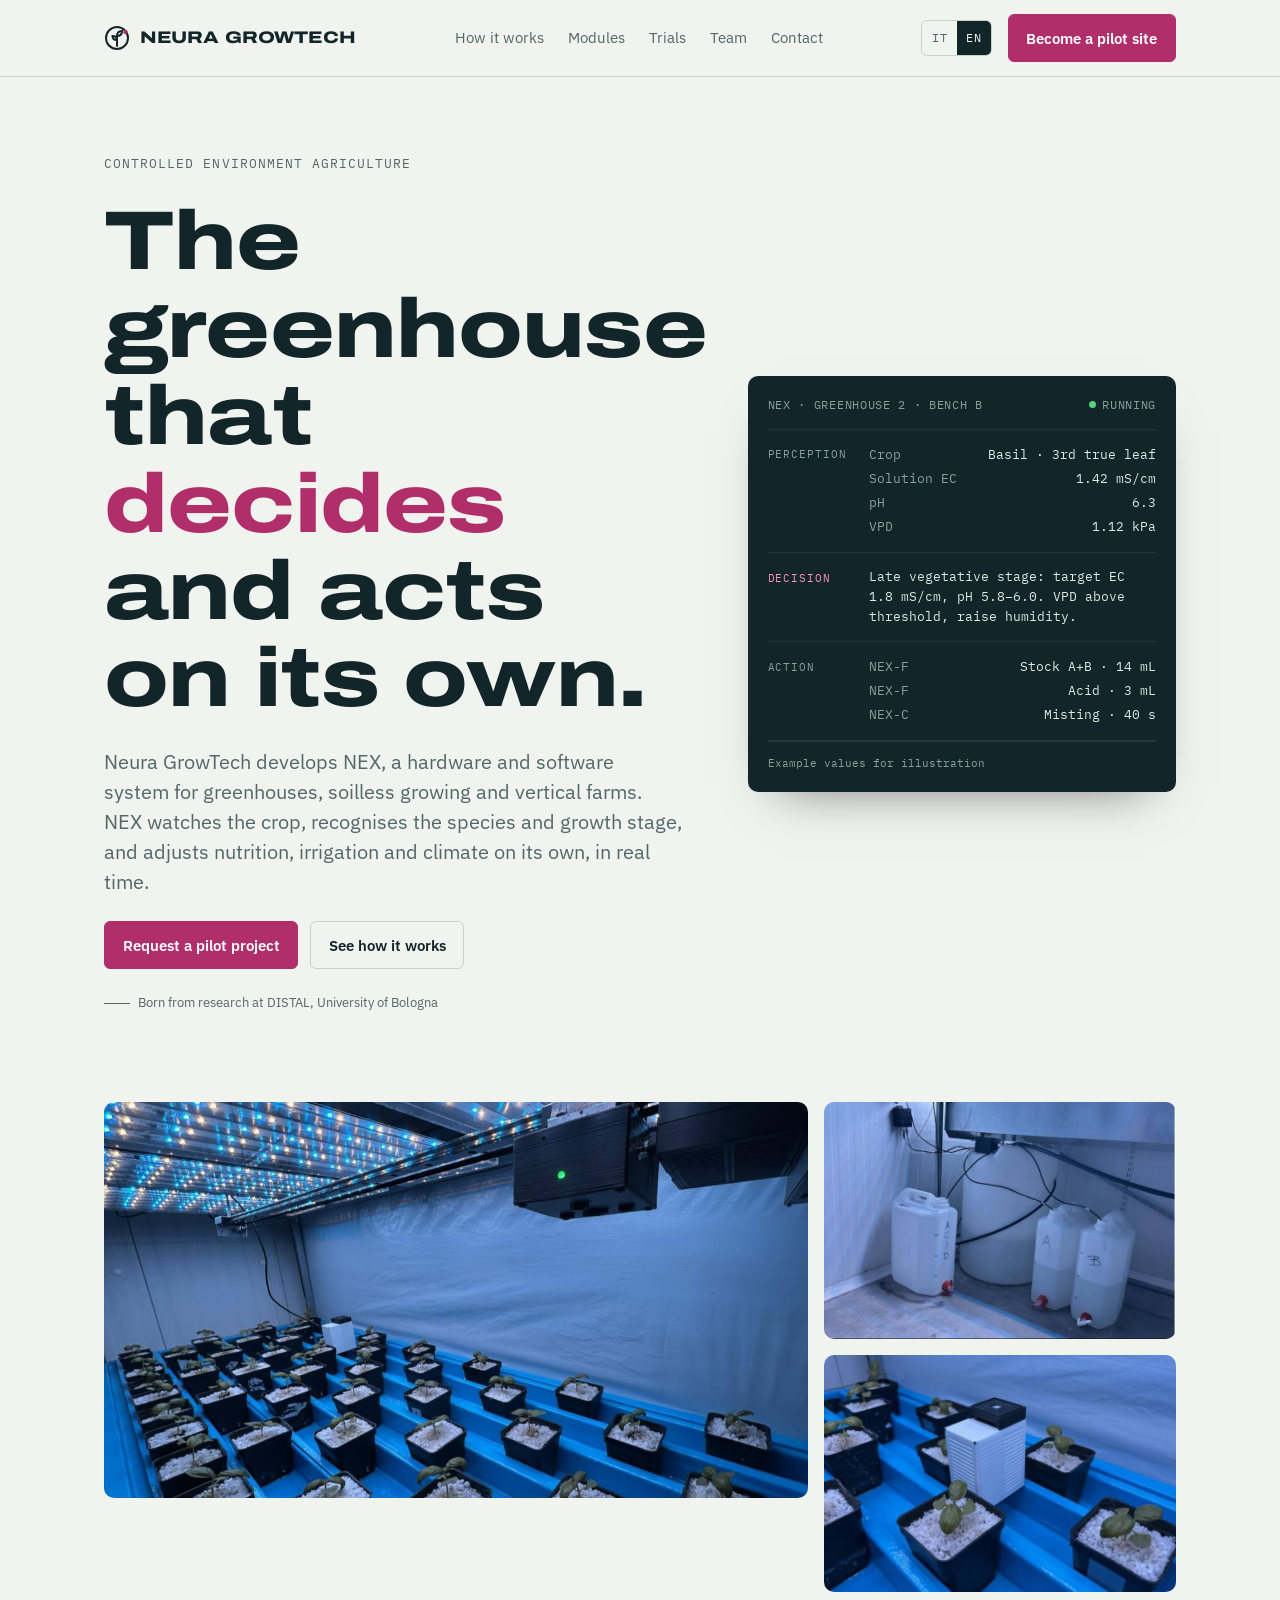
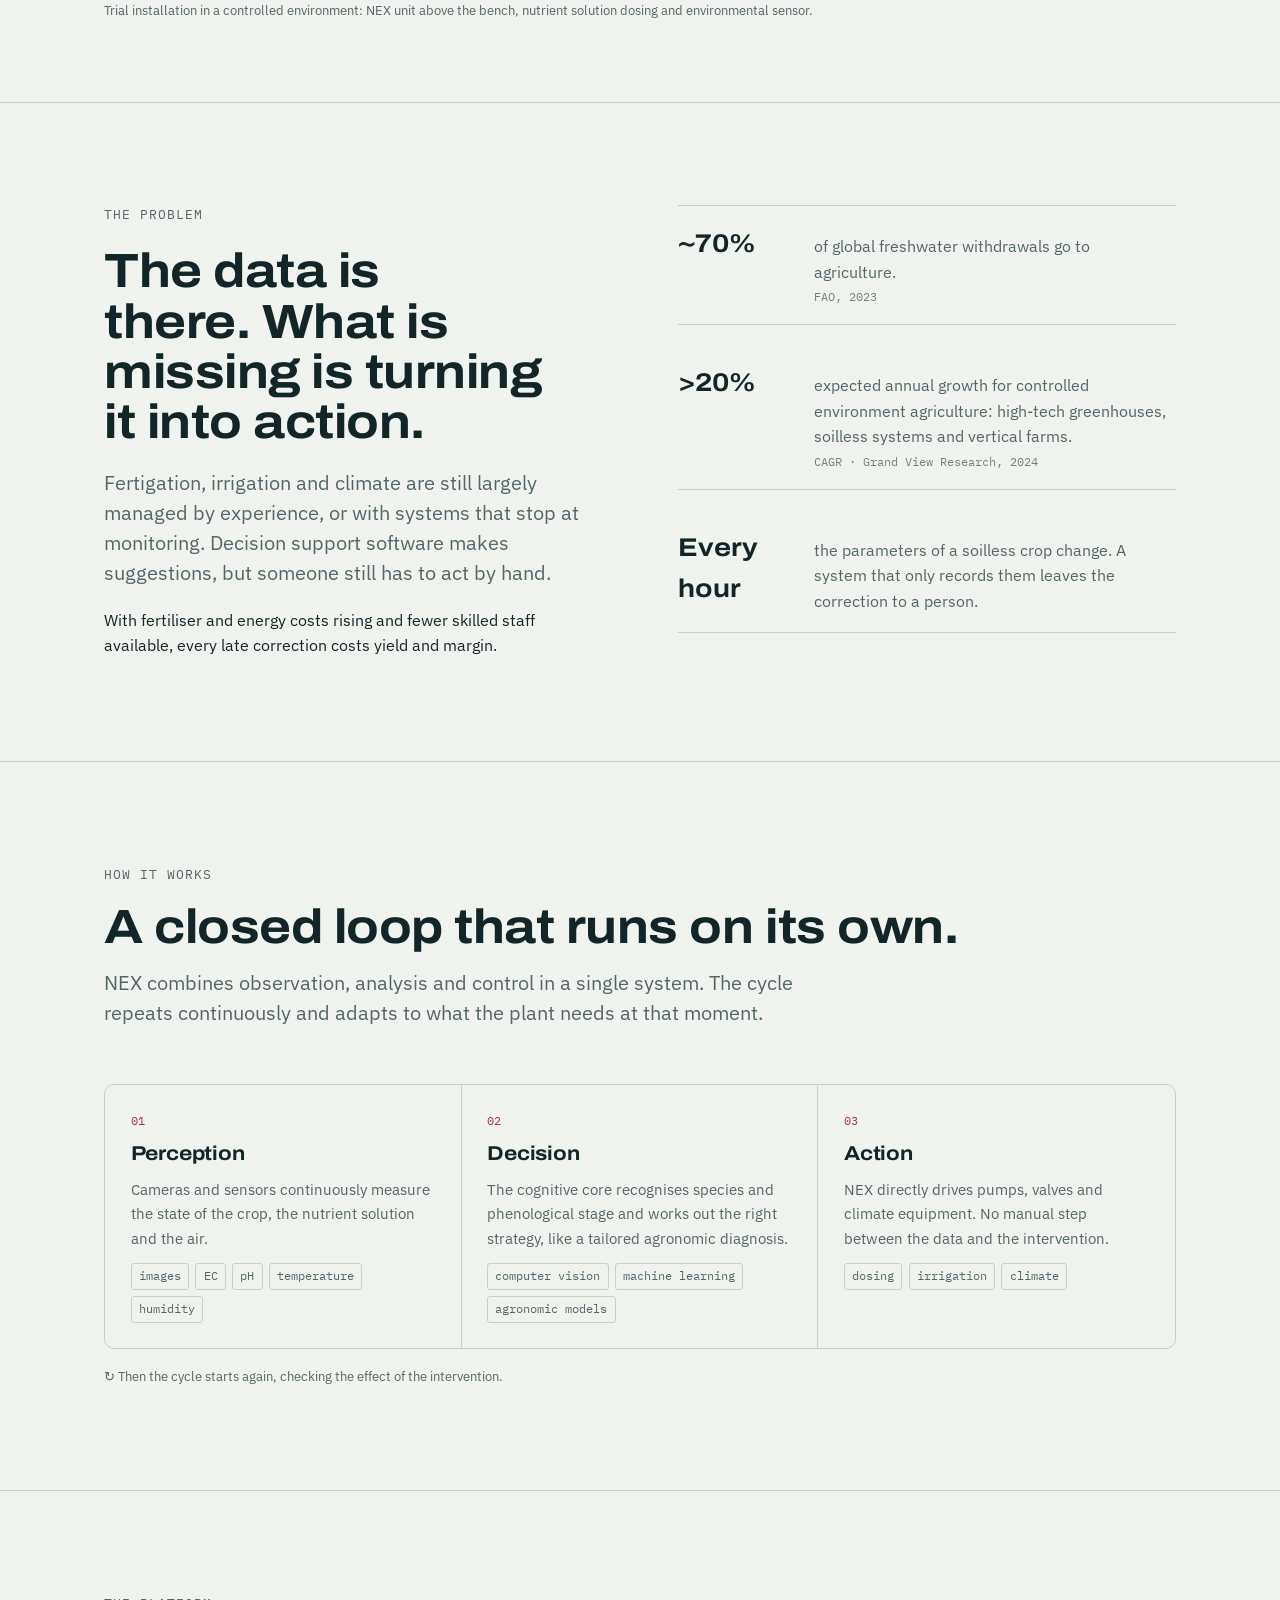
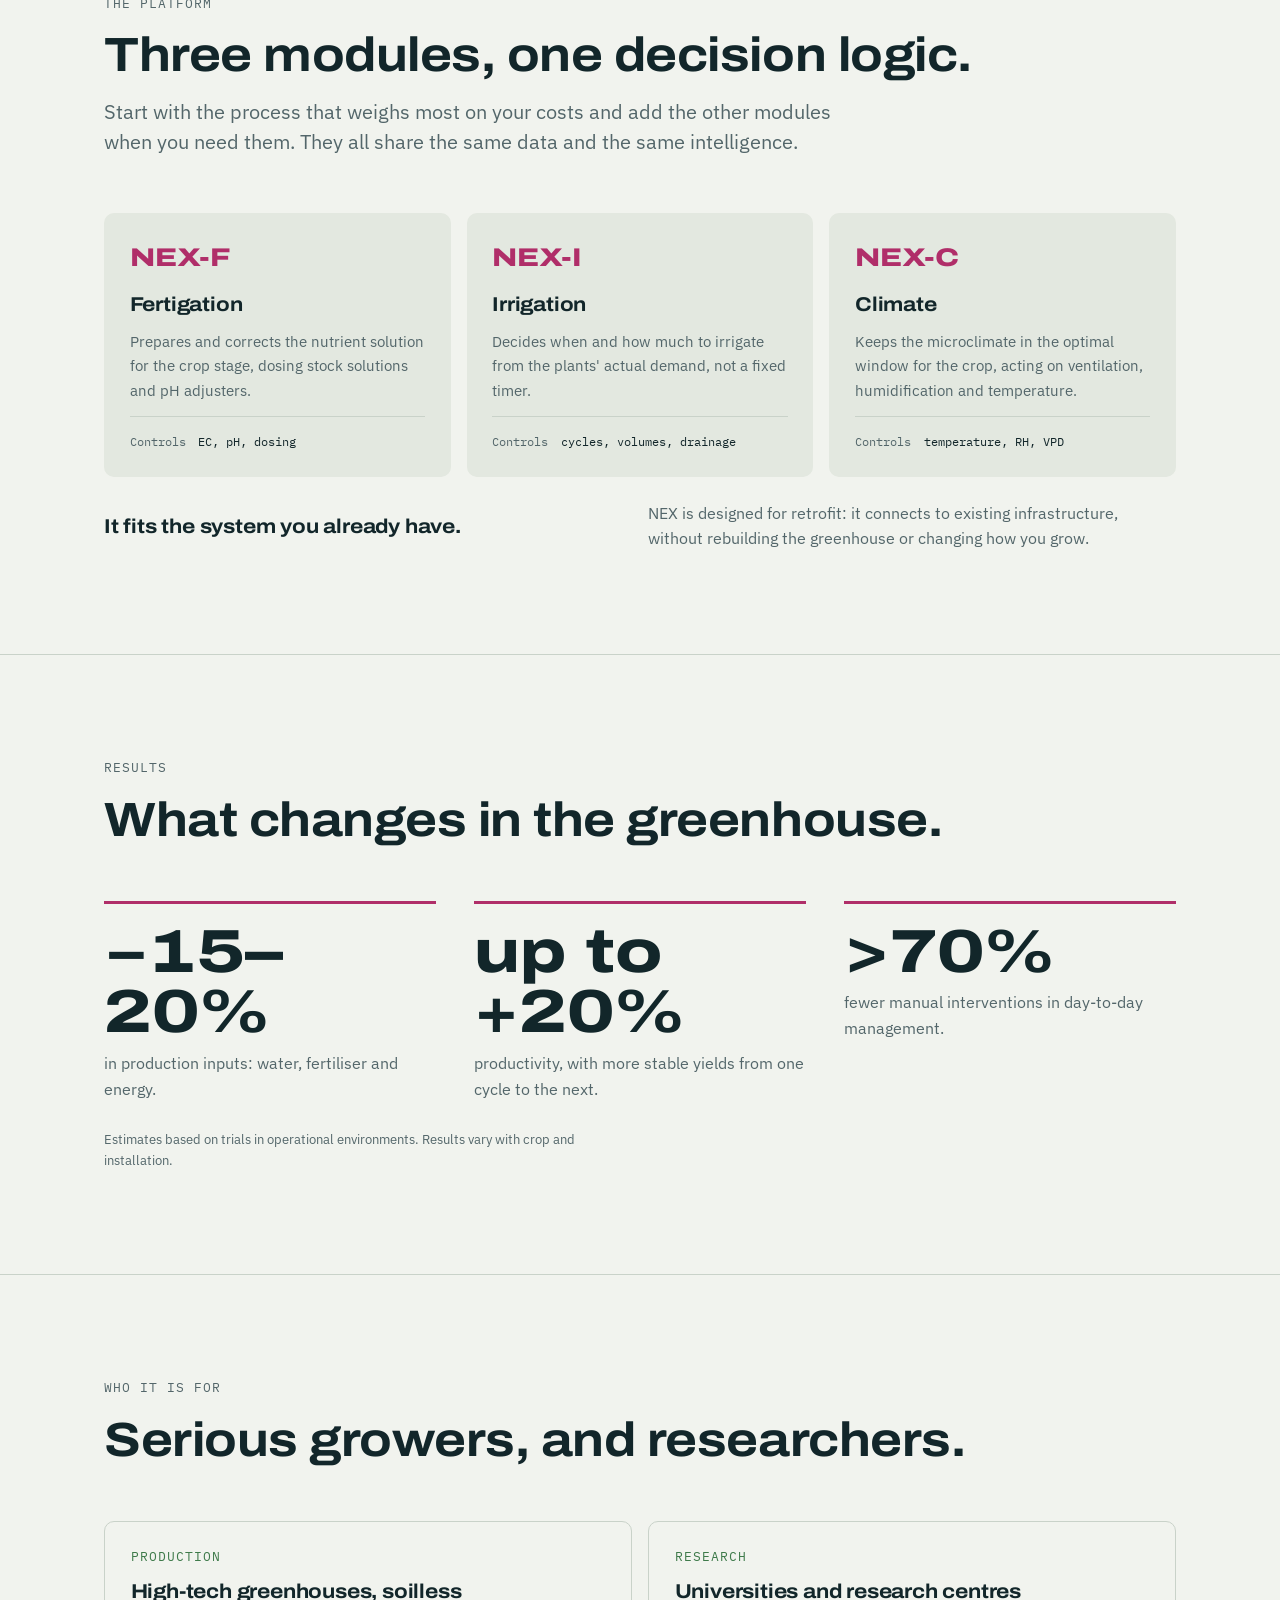
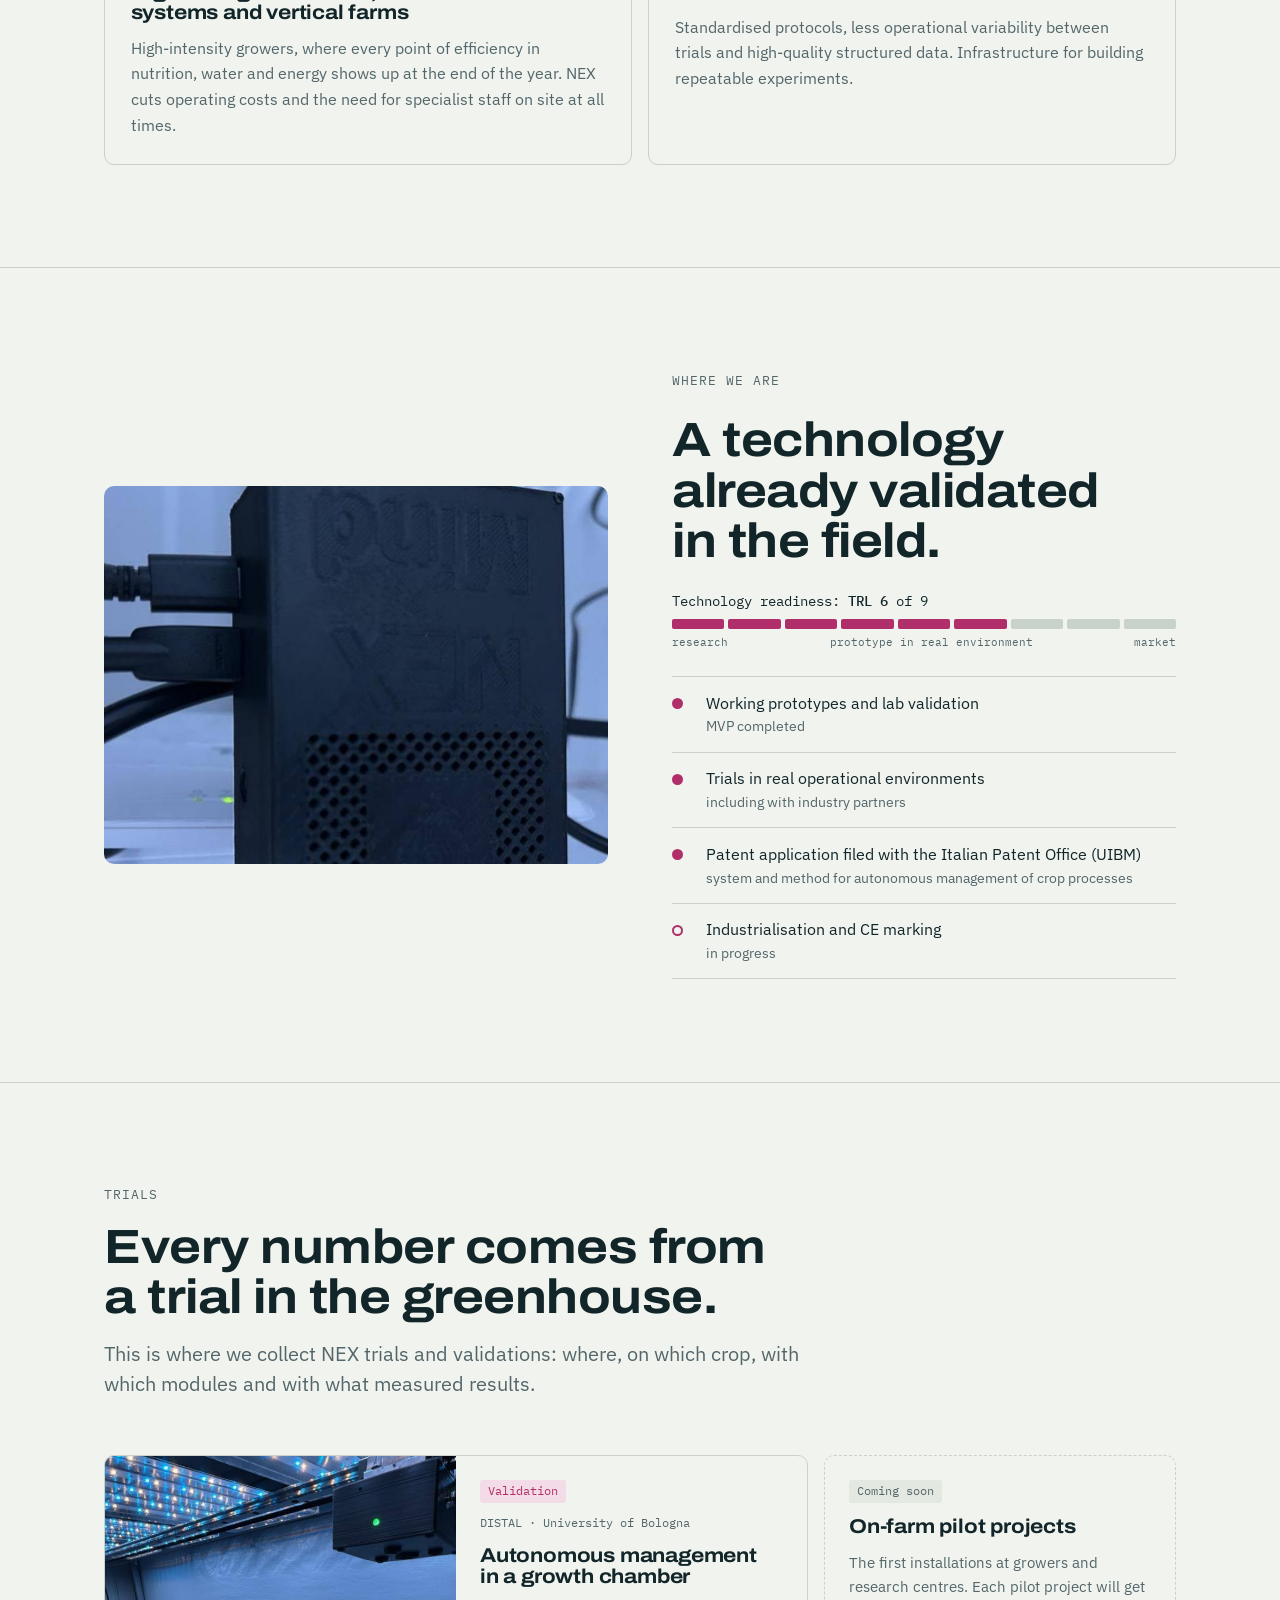
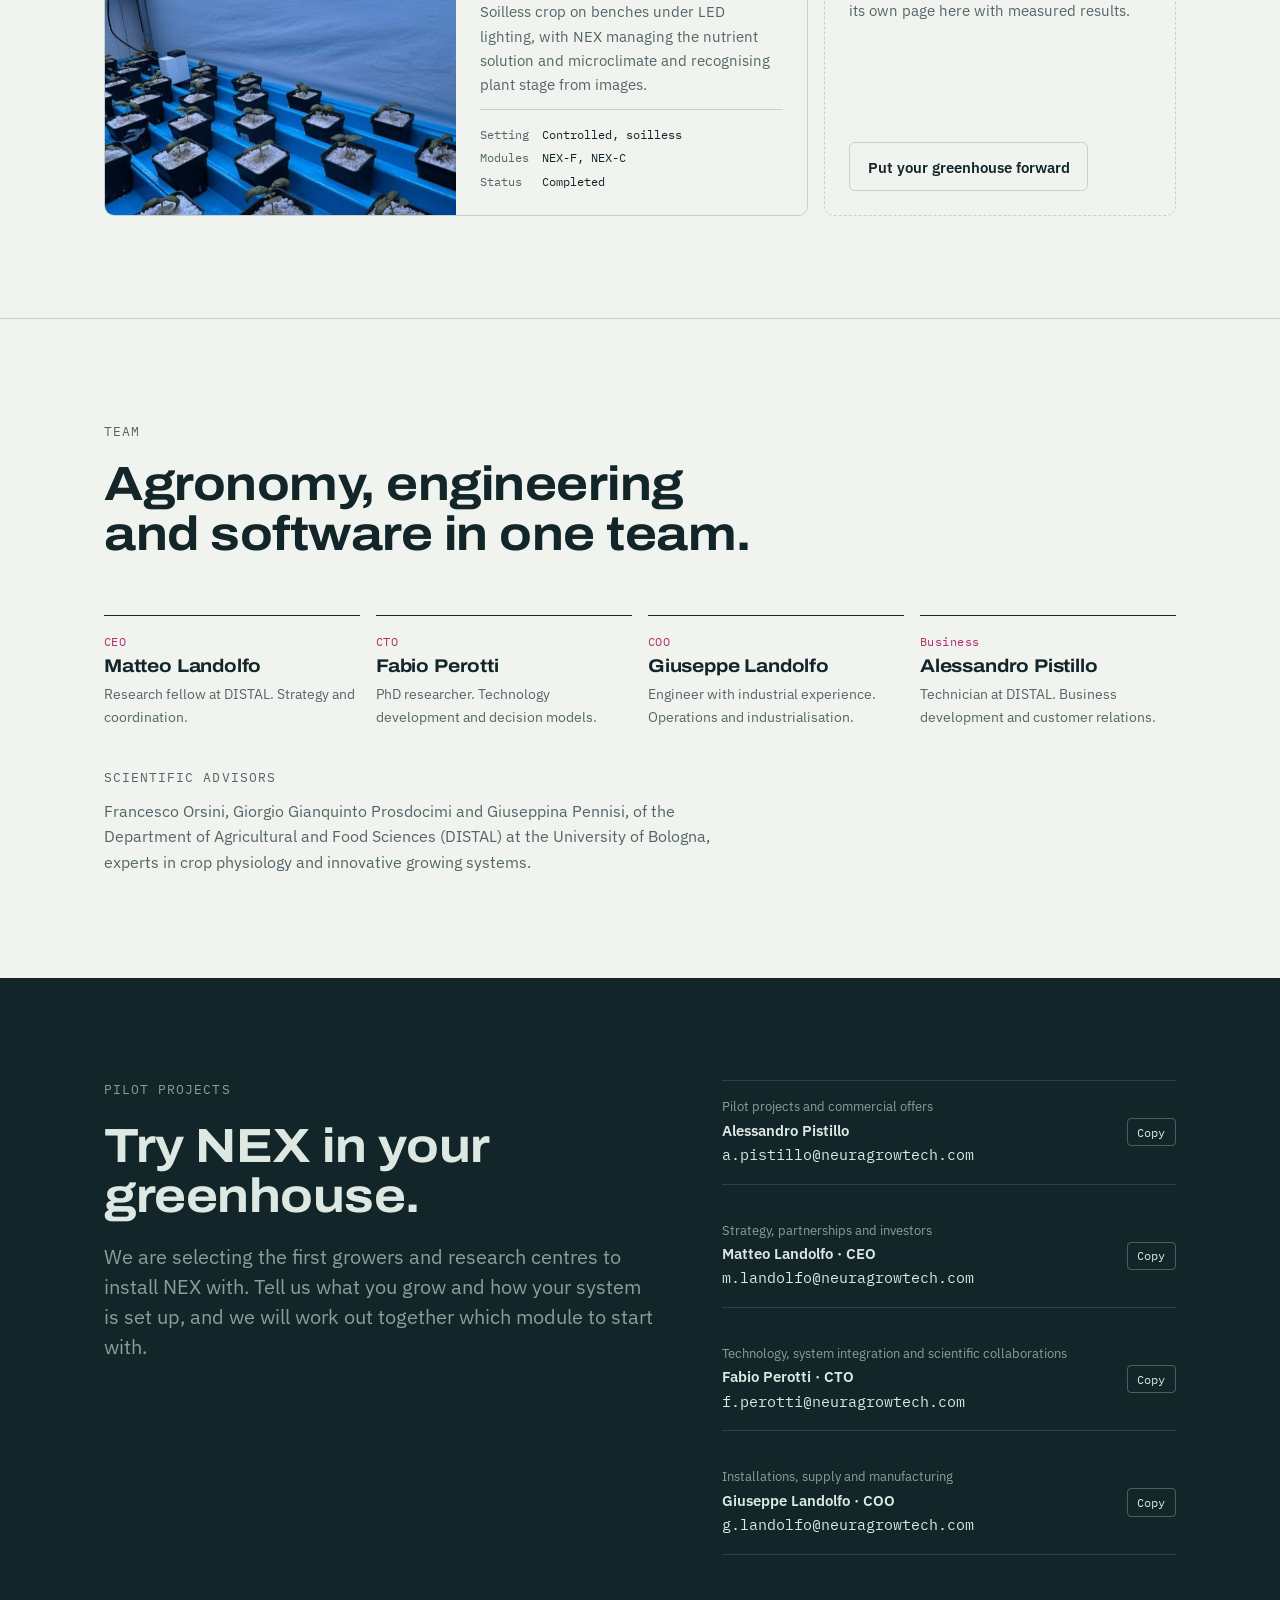
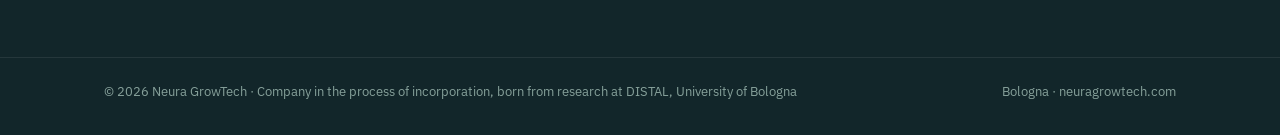
==== en/index.html @ 01549b75 "Versione inglese del sito e selettore di lingua IT/EN - /en/ con traduzione completa, hreflang e sit" ====
<!doctype html>
<html lang="en">
<head>
<meta charset="utf-8">
<meta name="viewport" content="width=device-width, initial-scale=1, viewport-fit=cover">
<title>Neura GrowTech · Autonomous crop management</title>
<meta name="description" content="Neura GrowTech develops NEX, the system that autonomously manages nutrition, irrigation and climate in greenhouses, soilless systems and vertical farms.">
<link rel="canonical" href="https://neuragrowtech.com/en/">
<link rel="alternate" hreflang="it" href="https://neuragrowtech.com/">
<link rel="alternate" hreflang="en" href="https://neuragrowtech.com/en/">
<link rel="alternate" hreflang="x-default" href="https://neuragrowtech.com/">
<meta property="og:type" content="website">
<meta property="og:title" content="Neura GrowTech · The greenhouse that decides and acts on its own">
<meta property="og:description" content="Neura GrowTech develops NEX, the system that autonomously manages nutrition, irrigation and climate in greenhouses, soilless systems and vertical farms.">
<meta property="og:url" content="https://neuragrowtech.com/en/">
<meta property="og:image" content="https://neuragrowtech.com/img/nex-camera-crescita.jpg">
<meta property="og:locale" content="en_GB">
<meta name="theme-color" content="#12262A">
<link rel="icon" href="/favicon.svg" type="image/svg+xml">
<link rel="preload" href="/fonts/archivo-var.woff2" as="font" type="font/woff2" crossorigin>
<link rel="stylesheet" href="/css/style.css">
<script defer src="/js/main.js"></script>
</head>
<body>
<header>
  <div class="wrap nav">
    <a class="brand" href="#top" aria-label="Neura GrowTech, top of page">
      <svg width="26" height="26" viewBox="0 0 26 26" aria-hidden="true"><circle cx="13" cy="13" r="11" fill="none" stroke="currentColor" stroke-width="2"/><path d="M13 21V11c0-3 2-5 5-5 0 3-2 5-5 5M13 15c0-2.5-1.8-4-4.5-4 0 2.5 1.8 4 4.5 4" fill="none" stroke="currentColor" stroke-width="2" stroke-linecap="round"/><circle cx="21.5" cy="7" r="2.2" fill="var(--accent)"/></svg>
      NEURA GROWTECH
    </a>
    <ul>
      <li><a href="#how-it-works">How it works</a></li>
      <li><a href="#modules">Modules</a></li>
      <li><a href="#trials">Trials</a></li>
      <li><a href="#team">Team</a></li>
      <li><a href="#contact">Contact</a></li>
    </ul>
    <div class="nav-end">
      <nav class="lang" aria-label="Language"><a href="/" hreflang="it" lang="it">IT</a><a href="/en/" aria-current="true" hreflang="en" lang="en">EN</a></nav>
      <a class="btn" href="#contact">Become a pilot site</a>
    </div>
  </div>
</header>


<main id="top">
  <section class="hero">
    <div class="wrap hero-grid">
      <div class="hero-copy">
        <span class="eyebrow">Controlled environment agriculture</span>
        <h1>The greenhouse that <em>decides</em> and acts on its own.</h1>
        <p class="lede">Neura GrowTech develops NEX, a hardware and software system for greenhouses, soilless growing and vertical farms. NEX watches the crop, recognises the species and growth stage, and adjusts nutrition, irrigation and climate on its own, in real time.</p>
        <div class="cta-row">
          <a class="btn" href="#contact">Request a pilot project</a>
          <a class="btn ghost" href="#how-it-works">See how it works</a>
        </div>
        <span class="origin">Born from research at DISTAL, University of Bologna</span>
      </div>

      <div class="console" aria-label="Example of a NEX control cycle">
        <div class="console-head"><span>NEX · Greenhouse 2 · Bench B</span><span class="live">running</span></div>
        <div class="stage" data-i="0">
          <span class="tag">Perception</span>
          <dl>
            <dt>Crop</dt><dd>Basil · 3rd true leaf</dd>
            <dt>Solution EC</dt><dd>1.42 mS/cm</dd>
            <dt>pH</dt><dd>6.3</dd>
            <dt>VPD</dt><dd>1.12 kPa</dd>
          </dl>
        </div>
        <div class="stage" data-i="1">
          <span class="tag">Decision</span>
          <p>Late vegetative stage: target EC 1.8 mS/cm, pH 5.8–6.0. VPD above threshold, raise humidity.</p>
        </div>
        <div class="stage" data-i="2">
          <span class="tag">Action</span>
          <dl>
            <dt>NEX-F</dt><dd>Stock A+B · 14 mL</dd>
            <dt>NEX-F</dt><dd>Acid · 3 mL</dd>
            <dt>NEX-C</dt><dd>Misting · 40 s</dd>
          </dl>
        </div>
        <div class="console-foot">Example values for illustration</div>
      </div>
    </div>
  </section>

  <div class="wrap" style="padding-bottom:clamp(3rem,7vw,5rem)">
    <div class="band">
      <figure class="photo"><img loading="lazy" src="/img/nex-camera-crescita.jpg" alt="Soilless growing bench under LED lights, with the NEX system installed above the plants"></figure>
      <div class="side">
        <figure class="photo"><img loading="lazy" src="/img/nex-f-dosaggio.jpg" alt="Stock solution tanks A, B and acid connected to the NEX-F dosing system"></figure>
        <figure class="photo"><img loading="lazy" src="/img/nex-sensore.jpg" alt="NEX environmental sensor placed among basil plants"></figure>
      </div>
    </div>
    <figcaption>Trial installation in a controlled environment: NEX unit above the bench, nutrient solution dosing and environmental sensor.</figcaption>
  </div>

  <section>
    <div class="wrap split">
      <div>
        <span class="eyebrow">The problem</span>
        <h2>The data is there. What is missing is turning it into action.</h2>
        <p class="lede">Fertigation, irrigation and climate are still largely managed by experience, or with systems that stop at monitoring. Decision support software makes suggestions, but someone still has to act by hand.</p>
        <p>With fertiliser and energy costs rising and fewer skilled staff available, every late correction costs yield and margin.</p>
      </div>
      <div class="facts">
        <div class="fact"><b>~70%</b><span>of global freshwater withdrawals go to agriculture.<small>FAO, 2023</small></span></div>
        <div class="fact"><b>&gt;20%</b><span>expected annual growth for controlled environment agriculture: high-tech greenhouses, soilless systems and vertical farms.<small>CAGR · Grand View Research, 2024</small></span></div>
        <div class="fact"><b>Every hour</b><span>the parameters of a soilless crop change. A system that only records them leaves the correction to a person.</span></div>
      </div>
    </div>
  </section>

  <section id="how-it-works">
    <div class="wrap">
      <div class="section-head">
        <span class="eyebrow">How it works</span>
        <h2>A closed loop that runs on its own.</h2>
        <p class="lede">NEX combines observation, analysis and control in a single system. The cycle repeats continuously and adapts to what the plant needs at that moment.</p>
      </div>
      <div class="loop">
        <div class="step">
          <h3>Perception</h3>
          <p>Cameras and sensors continuously measure the state of the crop, the nutrient solution and the air.</p>
          <ul><li>images</li><li>EC</li><li>pH</li><li>temperature</li><li>humidity</li></ul>
        </div>
        <div class="step">
          <h3>Decision</h3>
          <p>The cognitive core recognises species and phenological stage and works out the right strategy, like a tailored agronomic diagnosis.</p>
          <ul><li>computer vision</li><li>machine learning</li><li>agronomic models</li></ul>
        </div>
        <div class="step">
          <h3>Action</h3>
          <p>NEX directly drives pumps, valves and climate equipment. No manual step between the data and the intervention.</p>
          <ul><li>dosing</li><li>irrigation</li><li>climate</li></ul>
        </div>
      </div>
      <p class="loop-note">↻ Then the cycle starts again, checking the effect of the intervention.</p>
    </div>
  </section>

  <section id="modules">
    <div class="wrap">
      <div class="section-head">
        <span class="eyebrow">The platform</span>
        <h2>Three modules, one decision logic.</h2>
        <p class="lede">Start with the process that weighs most on your costs and add the other modules when you need them. They all share the same data and the same intelligence.</p>
      </div>
      <div class="modules">
        <article class="module">
          <span class="code">NEX-F</span>
          <h3>Fertigation</h3>
          <p>Prepares and corrects the nutrient solution for the crop stage, dosing stock solutions and pH adjusters.</p>
          <dl><dt>Controls</dt><dd>EC, pH, dosing</dd></dl>
        </article>
        <article class="module">
          <span class="code">NEX-I</span>
          <h3>Irrigation</h3>
          <p>Decides when and how much to irrigate from the plants' actual demand, not a fixed timer.</p>
          <dl><dt>Controls</dt><dd>cycles, volumes, drainage</dd></dl>
        </article>
        <article class="module">
          <span class="code">NEX-C</span>
          <h3>Climate</h3>
          <p>Keeps the microclimate in the optimal window for the crop, acting on ventilation, humidification and temperature.</p>
          <dl><dt>Controls</dt><dd>temperature, RH, VPD</dd></dl>
        </article>
      </div>
      <div class="retrofit">
        <h3>It fits the system you already have.</h3>
        <p>NEX is designed for retrofit: it connects to existing infrastructure, without rebuilding the greenhouse or changing how you grow.</p>
      </div>
    </div>
  </section>

  <section>
    <div class="wrap">
      <div class="section-head">
        <span class="eyebrow">Results</span>
        <h2>What changes in the greenhouse.</h2>
      </div>
      <div class="results">
        <div class="result"><span class="num">−15–20%</span><p>in production inputs: water, fertiliser and energy.</p></div>
        <div class="result"><span class="num">up to +20%</span><p>productivity, with more stable yields from one cycle to the next.</p></div>
        <div class="result"><span class="num">&gt;70%</span><p>fewer manual interventions in day-to-day management.</p></div>
      </div>
      <p class="footnote">Estimates based on trials in operational environments. Results vary with crop and installation.</p>
    </div>
  </section>

  <section>
    <div class="wrap">
      <div class="section-head">
        <span class="eyebrow">Who it is for</span>
        <h2>Serious growers, and researchers.</h2>
      </div>
      <div class="aud">
        <article>
          <span class="eyebrow">Production</span>
          <h3>High-tech greenhouses, soilless systems and vertical farms</h3>
          <p>High-intensity growers, where every point of efficiency in nutrition, water and energy shows up at the end of the year. NEX cuts operating costs and the need for specialist staff on site at all times.</p>
        </article>
        <article>
          <span class="eyebrow">Research</span>
          <h3>Universities and research centres</h3>
          <p>Standardised protocols, less operational variability between trials and high-quality structured data. Infrastructure for building repeatable experiments.</p>
        </article>
      </div>
    </div>
  </section>

  <section id="technology">
    <div class="wrap status">
      <figure class="photo"><img loading="lazy" src="/img/nex-unita.jpg" alt="NEX computing unit"></figure>
      <div style="display:flex;flex-direction:column;gap:1.5rem;min-width:0">
        <span class="eyebrow">Where we are</span>
        <h2>A technology already validated in the field.</h2>
        <div>
          <div class="mono" style="font-size:.85rem">Technology readiness: <b>TRL 6</b> of 9</div>
          <div class="trl" aria-hidden="true"><span class="done"></span><span class="done"></span><span class="done"></span><span class="done"></span><span class="done"></span><span class="done"></span><span></span><span></span><span></span></div>
          <div class="trl-labels"><span>research</span><span>prototype in real environment</span><span>market</span></div>
        </div>
        <ul class="milestones">
          <li><span class="dot done"></span><div>Working prototypes and lab validation<small>MVP completed</small></div></li>
          <li><span class="dot done"></span><div>Trials in real operational environments<small>including with industry partners</small></div></li>
          <li><span class="dot done"></span><div>Patent application filed with the Italian Patent Office (UIBM)<small>system and method for autonomous management of crop processes</small></div></li>
          <li><span class="dot"></span><div>Industrialisation and CE marking<small>in progress</small></div></li>
        </ul>
      </div>
    </div>
  </section>

  <section id="trials">
    <div class="wrap">
      <div class="section-head">
        <span class="eyebrow">Trials</span>
        <h2>Every number comes from a trial in the greenhouse.</h2>
        <p class="lede">This is where we collect NEX trials and validations: where, on which crop, with which modules and with what measured results.</p>
      </div>
      <div class="trials">
        <article class="trial">
          <figure class="photo"><img loading="lazy" src="/img/nex-camera-crescita.jpg" alt="Growth chamber with NEX installed above the bench"></figure>
          <div class="trial-body">
            <div class="trial-meta"><span class="pill">Validation</span><span class="mono">DISTAL · University of Bologna</span></div>
            <h3>Autonomous management in a growth chamber</h3>
            <p>Soilless crop on benches under LED lighting, with NEX managing the nutrient solution and microclimate and recognising plant stage from images.</p>
            <dl class="trial-facts">
              <dt>Setting</dt><dd>Controlled, soilless</dd>
              <dt>Modules</dt><dd>NEX-F, NEX-C</dd>
              <dt>Status</dt><dd>Completed</dd>
            </dl>
          </div>
        </article>
        <article class="trial upcoming">
          <div class="trial-body">
            <div class="trial-meta"><span class="pill">Coming soon</span></div>
            <h3>On-farm pilot projects</h3>
            <p>The first installations at growers and research centres. Each pilot project will get its own page here with measured results.</p>
            <a class="btn ghost" href="#contact">Put your greenhouse forward</a>
          </div>
        </article>
      </div>
    </div>
  </section>

  <section id="team">
    <div class="wrap">
      <div class="section-head">
        <span class="eyebrow">Team</span>
        <h2>Agronomy, engineering and software in one team.</h2>
      </div>
      <div class="team">
        <div class="person"><span class="role">CEO</span><h3>Matteo Landolfo</h3><p>Research fellow at DISTAL. Strategy and coordination.</p></div>
        <div class="person"><span class="role">CTO</span><h3>Fabio Perotti</h3><p>PhD researcher. Technology development and decision models.</p></div>
        <div class="person"><span class="role">COO</span><h3>Giuseppe Landolfo</h3><p>Engineer with industrial experience. Operations and industrialisation.</p></div>
        <div class="person"><span class="role">Business</span><h3>Alessandro Pistillo</h3><p>Technician at DISTAL. Business development and customer relations.</p></div>
      </div>
      <div class="advisors">
        <span class="eyebrow">Scientific advisors</span>
        <p>Francesco Orsini, Giorgio Gianquinto Prosdocimi and Giuseppina Pennisi, of the Department of Agricultural and Food Sciences (DISTAL) at the University of Bologna, experts in crop physiology and innovative growing systems.</p>
      </div>
    </div>
  </section>

  <section class="contact" id="contact">
    <div class="wrap contact-grid">
      <div>
        <span class="eyebrow">Pilot projects</span>
        <h2>Try NEX in your greenhouse.</h2>
        <p class="lede">We are selecting the first growers and research centres to install NEX with. Tell us what you grow and how your system is set up, and we will work out together which module to start with.</p>
      </div>
      <div class="mail">
        <div class="mail-row"><div><small>Pilot projects and commercial offers</small><b>Alessandro Pistillo</b><a class="addr" href="mailto:a.pistillo@neuragrowtech.com">a.pistillo@neuragrowtech.com</a></div><button class="copy" type="button" data-done="Copied" data-copy="a.pistillo@neuragrowtech.com">Copy</button></div>
        <div class="mail-row"><div><small>Strategy, partnerships and investors</small><b>Matteo Landolfo · CEO</b><a class="addr" href="mailto:m.landolfo@neuragrowtech.com">m.landolfo@neuragrowtech.com</a></div><button class="copy" type="button" data-done="Copied" data-copy="m.landolfo@neuragrowtech.com">Copy</button></div>
        <div class="mail-row"><div><small>Technology, system integration and scientific collaborations</small><b>Fabio Perotti · CTO</b><a class="addr" href="mailto:f.perotti@neuragrowtech.com">f.perotti@neuragrowtech.com</a></div><button class="copy" type="button" data-done="Copied" data-copy="f.perotti@neuragrowtech.com">Copy</button></div>
        <div class="mail-row"><div><small>Installations, supply and manufacturing</small><b>Giuseppe Landolfo · COO</b><a class="addr" href="mailto:g.landolfo@neuragrowtech.com">g.landolfo@neuragrowtech.com</a></div><button class="copy" type="button" data-done="Copied" data-copy="g.landolfo@neuragrowtech.com">Copy</button></div>
      </div>
    </div>
  </section>
</main>

<footer>
  <div class="wrap">
    <span>© 2026 Neura GrowTech · Company in the process of incorporation, born from research at DISTAL, University of Bologna</span>
    <span>Bologna · neuragrowtech.com</span>
  </div>
</footer>
</body>
</html>
---- css/style.css ----
@font-face{font-family:"Archivo";src:url("../fonts/archivo-var.woff2") format("woff2");font-weight:100 900;font-stretch:62% 125%;font-display:swap}
@font-face{font-family:"IBM Plex Sans";src:url("../fonts/plex-sans-400.woff2") format("woff2");font-weight:400;font-display:swap}
@font-face{font-family:"IBM Plex Sans";src:url("../fonts/plex-sans-500.woff2") format("woff2");font-weight:500;font-display:swap}
@font-face{font-family:"IBM Plex Sans";src:url("../fonts/plex-sans-600.woff2") format("woff2");font-weight:600 700;font-display:swap}
@font-face{font-family:"IBM Plex Mono";src:url("../fonts/plex-mono-400.woff2") format("woff2");font-weight:400;font-display:swap}
@font-face{font-family:"IBM Plex Mono";src:url("../fonts/plex-mono-500.woff2") format("woff2");font-weight:500 700;font-display:swap}

/* Layout: one column for the story, the closed loop percezione → decisione → azione as the spine of the page. */
:root{
  color-scheme:light;
  --bg:#F1F3EE;       /* perlite / substrato chiaro */
  --surface:#E3E8E0;
  --ink:#12262A;      /* notte di serra */
  --muted:#53666A;
  --line:#C9D2C9;
  --accent:#B02E69;   /* luce LED da coltivazione, rosso+blu */
  --accent-soft:#F3DCE7;
  --leaf:#3E7A4A;
  --panel:#12262A;    /* pannello strumenti, scuro in entrambi i temi */
  --panel-ink:#DDE8E2;
  --panel-muted:#86A09A;
  --f-display:"Archivo","Arial Narrow",Arial,sans-serif;
  --f-body:"IBM Plex Sans",system-ui,-apple-system,"Segoe UI",sans-serif;
  --f-mono:"IBM Plex Mono",ui-monospace,Menlo,Consolas,monospace;
  --s-1:.8125rem; --s0:1rem; --s1:1.25rem; --s2:1.6rem; --s3:clamp(2rem,4.5vw,3rem); --s4:clamp(2.6rem,7vw,5.2rem);
  --wrap:72rem;
}
@media (prefers-color-scheme: dark){:root:not([data-theme="light"]){
  --bg:#0E1B1D;--surface:#152628;--ink:#E2EAE5;--muted:#93A6A2;--line:#27393B;--accent:#F06AA6;--accent-soft:#3A1A2A;--leaf:#7DBB86;--panel:#081213;--panel-ink:#DDE8E2;--panel-muted:#7E9893;color-scheme:dark}}
:root[data-theme="dark"]{
  --bg:#0E1B1D;--surface:#152628;--ink:#E2EAE5;--muted:#93A6A2;--line:#27393B;--accent:#F06AA6;--accent-soft:#3A1A2A;--leaf:#7DBB86;--panel:#081213;--panel-ink:#DDE8E2;--panel-muted:#7E9893;color-scheme:dark}

*{box-sizing:border-box}
html{scroll-behavior:smooth}
body{background:var(--bg);color:var(--ink);font-family:var(--f-body);font-size:var(--s0);line-height:1.6;margin:0}
.wrap{max-width:var(--wrap);margin-inline:auto;padding-inline:clamp(16px,4vw,40px)}
h1,h2,h3{font-family:var(--f-display);font-stretch:112%;line-height:1.05;margin:0;text-wrap:balance;letter-spacing:-.01em}
h1{font-size:var(--s4);font-weight:800;font-stretch:125%}
h2{font-size:var(--s3);font-weight:700}
h3{font-size:var(--s1);font-weight:700}
p{margin:0;max-width:62ch}
a{color:inherit}
:focus-visible{outline:2px solid var(--accent);outline-offset:3px;border-radius:2px}
.eyebrow{font-family:var(--f-mono);font-size:var(--s-1);letter-spacing:.08em;text-transform:uppercase;color:var(--muted)}
.mono{font-family:var(--f-mono)}
section{padding-block:clamp(3.5rem,8vw,6.5rem);border-top:1px solid var(--line)}
.lede{font-size:var(--s1);color:var(--muted);line-height:1.5}

/* header */
header{position:sticky;top:env(safe-area-inset-top,0px);z-index:10;background:color-mix(in srgb,var(--bg) 88%,transparent);backdrop-filter:blur(8px);border-bottom:1px solid var(--line)}
.nav{display:flex;align-items:center;justify-content:space-between;gap:1rem;padding-block:.85rem}
.brand{display:flex;align-items:center;gap:.6rem;text-decoration:none;font-family:var(--f-display);font-weight:800;font-stretch:125%;font-size:1.05rem;letter-spacing:.01em}
.brand svg{flex:none}
.nav ul{display:flex;gap:1.5rem;list-style:none;margin:0;padding:0;font-size:.92rem}
.nav ul a{text-decoration:none;color:var(--muted)}
.nav ul a:hover{color:var(--ink)}
.btn{display:inline-flex;align-items:center;gap:.5rem;font-weight:600;font-size:.95rem;text-decoration:none;padding:.7rem 1.1rem;border-radius:6px;background:var(--accent);color:#fff;border:1px solid var(--accent);cursor:pointer;font-family:var(--f-body)}
.btn:hover{filter:brightness(1.08)}
.btn.ghost{background:transparent;color:var(--ink);border-color:var(--line)}
.btn.ghost:hover{border-color:var(--ink)}
@media (max-width:760px){.nav ul{display:none}}

/* hero */
.hero{padding-block:clamp(2.5rem,6vw,5rem) clamp(3rem,7vw,5.5rem);border-top:0}
.hero-grid{display:grid;grid-template-columns:minmax(0,1.15fr) minmax(0,.85fr);gap:clamp(2rem,5vw,4rem);align-items:center}
.hero-copy{display:flex;flex-direction:column;gap:1.5rem;min-width:0}
.hero h1 em{font-style:normal;color:var(--accent)}
.cta-row{display:flex;flex-wrap:wrap;gap:.75rem}
.origin{font-size:var(--s-1);color:var(--muted);display:flex;align-items:center;gap:.5rem}
.origin::before{content:"";width:1.6rem;height:1px;background:var(--muted)}

/* loop console */
.console{background:var(--panel);color:var(--panel-ink);border-radius:10px;padding:1.25rem;font-family:var(--f-mono);font-size:.82rem;min-width:0;box-shadow:0 24px 50px -30px rgba(0,0,0,.55)}
.console-head{display:flex;justify-content:space-between;align-items:center;color:var(--panel-muted);font-size:.72rem;letter-spacing:.06em;text-transform:uppercase;padding-bottom:.9rem;border-bottom:1px solid rgba(255,255,255,.08)}
.live{display:inline-flex;align-items:center;gap:.4rem}
.live::before{content:"";width:7px;height:7px;border-radius:50%;background:#58D27A;box-shadow:0 0 0 0 rgba(88,210,122,.6);animation:pulse 2s infinite}
@keyframes pulse{70%{box-shadow:0 0 0 7px rgba(88,210,122,0)}100%{box-shadow:0 0 0 0 rgba(88,210,122,0)}}
.stage{display:grid;grid-template-columns:5.6rem minmax(0,1fr);gap:.75rem;padding-block:.9rem;border-bottom:1px solid rgba(255,255,255,.08);transition:opacity .4s}
.stage:last-of-type{border-bottom:0}
.stage .tag{color:var(--panel-muted);font-size:.7rem;letter-spacing:.08em;text-transform:uppercase;padding-top:.15rem}
.stage.on .tag{color:#F590BD}
.stage dl{display:grid;grid-template-columns:auto 1fr;gap:.2rem .9rem;margin:0}
.stage dt{color:var(--panel-muted)}
.stage dd{margin:0;text-align:right;font-variant-numeric:tabular-nums}
.stage p{font-size:.82rem;line-height:1.5}
.console-foot{color:var(--panel-muted);font-size:.68rem;padding-top:.8rem;border-top:1px solid rgba(255,255,255,.08)}
@media (max-width:860px){.hero-grid{grid-template-columns:1fr}}

/* photo band */
.photo{margin:0;border-radius:10px;overflow:hidden;background:var(--surface)}
.photo img{display:block;width:100%;height:100%;object-fit:cover}
figcaption{font-size:var(--s-1);color:var(--muted);padding-top:.6rem}
.band{display:grid;grid-template-columns:minmax(0,2fr) minmax(0,1fr);gap:1rem}
.band .photo{aspect-ratio:16/9}
.band .side{display:grid;gap:1rem;grid-template-rows:1fr 1fr}
.band .side .photo{aspect-ratio:auto;min-height:0}
@media (max-width:760px){.band{grid-template-columns:1fr}.band .side{grid-template-columns:1fr 1fr;grid-template-rows:auto}.band .side .photo{aspect-ratio:4/3}}

/* problem */
.split{display:grid;grid-template-columns:minmax(0,1fr) minmax(0,1fr);gap:clamp(2rem,6vw,5rem);align-items:start}
.split > div{display:flex;flex-direction:column;gap:1.25rem;min-width:0}
.facts{display:grid;gap:0;border-top:1px solid var(--line)}
.fact{display:grid;grid-template-columns:7.5rem minmax(0,1fr);gap:1rem;padding-block:1.1rem;border-bottom:1px solid var(--line);align-items:baseline}
.fact b{font-family:var(--f-display);font-stretch:112%;font-size:var(--s2);font-weight:700}
.fact span{color:var(--muted)}
.fact small{display:block;font-family:var(--f-mono);font-size:.72rem;color:var(--muted);opacity:.8;padding-top:.2rem}
@media (max-width:760px){.split{grid-template-columns:1fr}}

/* loop steps */
.section-head{display:flex;flex-direction:column;gap:1rem;margin-bottom:clamp(2rem,5vw,3.5rem)}
.loop{display:grid;grid-template-columns:repeat(3,minmax(0,1fr));gap:0;counter-reset:step;border:1px solid var(--line);border-radius:10px;overflow:hidden}
.step{padding:1.6rem;display:flex;flex-direction:column;gap:.8rem;border-right:1px solid var(--line);position:relative;min-width:0}
.step:last-child{border-right:0}
.step::before{counter-increment:step;content:"0" counter(step);font-family:var(--f-mono);font-size:.78rem;color:var(--accent)}
.step p{color:var(--muted);font-size:.95rem}
.step ul{margin:0;padding:0;list-style:none;font-family:var(--f-mono);font-size:.78rem;color:var(--muted);display:flex;flex-wrap:wrap;gap:.4rem}
.step li{border:1px solid var(--line);border-radius:3px;padding:.15rem .45rem}
.loop-note{margin-top:1.1rem;font-size:var(--s-1);color:var(--muted);display:flex;gap:.5rem;align-items:center}
@media (max-width:860px){.loop{grid-template-columns:1fr}.step{border-right:0;border-bottom:1px solid var(--line)}.step:last-child{border-bottom:0}}

/* modules */
.modules{display:grid;grid-template-columns:repeat(3,minmax(0,1fr));gap:1rem}
.module{background:var(--surface);border-radius:10px;padding:1.6rem;display:flex;flex-direction:column;gap:.9rem;min-width:0}
.module .code{font-family:var(--f-display);font-stretch:125%;font-weight:800;font-size:var(--s2);color:var(--accent)}
.module p{color:var(--muted);font-size:.95rem}
.module dl{margin:auto 0 0;display:grid;grid-template-columns:auto 1fr;gap:.25rem .8rem;font-family:var(--f-mono);font-size:.76rem;padding-top:.9rem;border-top:1px solid var(--line)}
.module dt{color:var(--muted)}
.module dd{margin:0}
.retrofit{margin-top:1.5rem;display:grid;grid-template-columns:minmax(0,1fr) minmax(0,1fr);gap:1rem;align-items:center}
.retrofit p{color:var(--muted)}
@media (max-width:860px){.modules{grid-template-columns:1fr}.retrofit{grid-template-columns:1fr}}

/* results */
.results{display:grid;grid-template-columns:repeat(3,minmax(0,1fr));gap:clamp(1rem,3vw,2.5rem)}
.result{display:flex;flex-direction:column;gap:.5rem;border-top:3px solid var(--accent);padding-top:1.1rem}
.result .num{font-family:var(--f-display);font-stretch:125%;font-weight:800;font-size:clamp(2.4rem,6vw,3.8rem);line-height:1;font-variant-numeric:tabular-nums}
.result p{color:var(--muted)}
.footnote{margin-top:1.75rem;font-size:var(--s-1);color:var(--muted)}
@media (max-width:760px){.results{grid-template-columns:1fr}}

/* audiences */
.aud{display:grid;grid-template-columns:repeat(2,minmax(0,1fr));gap:1rem}
.aud article{border:1px solid var(--line);border-radius:10px;padding:1.6rem;display:flex;flex-direction:column;gap:.8rem;min-width:0}
.aud .eyebrow{color:var(--leaf)}
.aud p{color:var(--muted)}
@media (max-width:760px){.aud{grid-template-columns:1fr}}

/* status */
.status{display:grid;grid-template-columns:minmax(0,1fr) minmax(0,1fr);gap:clamp(2rem,5vw,4rem);align-items:center}
.status .photo{aspect-ratio:4/3}
.trl{display:grid;grid-template-columns:repeat(9,1fr);gap:4px;margin-top:.4rem}
.trl span{height:10px;border-radius:2px;background:var(--line)}
.trl span.done{background:var(--accent)}
.trl-labels{display:flex;justify-content:space-between;font-family:var(--f-mono);font-size:.7rem;color:var(--muted);padding-top:.35rem}
.milestones{list-style:none;margin:0;padding:0;display:grid;border-top:1px solid var(--line)}
.milestones li{display:grid;grid-template-columns:1.5rem minmax(0,1fr);gap:.6rem;padding-block:.85rem;border-bottom:1px solid var(--line)}
.milestones .dot{width:.7rem;height:.7rem;border-radius:50%;margin-top:.45rem;border:2px solid var(--accent)}
.milestones .dot.done{background:var(--accent)}
.milestones small{display:block;color:var(--muted);font-size:.85rem}
@media (max-width:860px){.status{grid-template-columns:1fr}}

/* trials */
.trials{display:grid;grid-template-columns:minmax(0,2fr) minmax(0,1fr);gap:1rem}
.trial{display:grid;grid-template-columns:minmax(0,1fr) minmax(0,1fr);border:1px solid var(--line);border-radius:10px;overflow:hidden;min-width:0}
.trial .photo{border-radius:0;aspect-ratio:auto;min-height:100%}
.trial-body{padding:1.5rem;display:flex;flex-direction:column;gap:.8rem;min-width:0}
.trial-body p{color:var(--muted);font-size:.95rem}
.trial-meta{display:flex;flex-wrap:wrap;gap:.6rem;align-items:center;font-size:.75rem;color:var(--muted)}
.pill{font-family:var(--f-mono);font-size:.72rem;padding:.15rem .5rem;border-radius:3px;background:var(--accent-soft);color:var(--accent)}
.trial-facts{margin:auto 0 0;display:grid;grid-template-columns:auto 1fr;gap:.25rem .8rem;font-family:var(--f-mono);font-size:.76rem;padding-top:.9rem;border-top:1px solid var(--line)}
.trial-facts dt{color:var(--muted)}
.trial-facts dd{margin:0}
.trial.upcoming{grid-template-columns:1fr;border-style:dashed;background:transparent}
.trial.upcoming .pill{background:var(--surface);color:var(--muted)}
.trial.upcoming .btn{align-self:flex-start;margin-top:auto}
@media (max-width:860px){.trials{grid-template-columns:1fr}.trial{grid-template-columns:1fr}.trial .photo{aspect-ratio:16/9}}

/* team */
.team{display:grid;grid-template-columns:repeat(4,minmax(0,1fr));gap:1rem}
.person{display:flex;flex-direction:column;gap:.35rem;padding-top:1rem;border-top:1px solid var(--ink);min-width:0}
.person .role{font-family:var(--f-mono);font-size:.75rem;color:var(--accent);letter-spacing:.04em}
.person h3{font-size:1.15rem}
.person p{color:var(--muted);font-size:.9rem}
.advisors{margin-top:2.5rem;display:flex;flex-direction:column;gap:.6rem}
.advisors p{color:var(--muted)}
@media (max-width:860px){.team{grid-template-columns:repeat(2,minmax(0,1fr))}}
@media (max-width:440px){.team{grid-template-columns:1fr}}

/* contact */
.contact{background:var(--panel);color:var(--panel-ink);border-top:0}
.contact .eyebrow{color:var(--panel-muted)}
.contact .lede{color:var(--panel-muted)}
.contact-grid{display:grid;grid-template-columns:minmax(0,1.1fr) minmax(0,.9fr);gap:clamp(2rem,5vw,4rem);align-items:start}
.contact-grid > div{display:flex;flex-direction:column;gap:1.25rem;min-width:0}
.mail{display:grid;gap:0;border-top:1px solid rgba(255,255,255,.12)}
.mail-row{display:grid;grid-template-columns:minmax(0,1fr) auto;gap:1rem;align-items:center;padding-block:1rem;border-bottom:1px solid rgba(255,255,255,.12)}
.mail-row small{display:block;color:var(--panel-muted);font-size:.8rem}
.mail-row b{display:block;font-weight:600;font-size:.95rem}
.mail-row .addr{font-family:var(--f-mono);font-size:.95rem;overflow-wrap:anywhere;user-select:all}
.copy{font-family:var(--f-mono);font-size:.75rem;background:transparent;color:var(--panel-ink);border:1px solid rgba(255,255,255,.25);border-radius:4px;padding:.35rem .6rem;cursor:pointer}
.copy:hover{border-color:var(--panel-ink)}
@media (max-width:860px){.contact-grid{grid-template-columns:1fr}}

footer{background:var(--panel);color:var(--panel-muted);font-size:var(--s-1);padding-block:1.5rem 2rem;border-top:1px solid rgba(255,255,255,.08)}
footer .wrap{display:flex;flex-wrap:wrap;justify-content:space-between;gap:1rem}

@media (prefers-reduced-motion:reduce){*{animation:none!important;transition:none!important}html{scroll-behavior:auto}}

/* language switcher */
.nav-end{display:flex;align-items:center;gap:1rem}
.lang{display:flex;border:1px solid var(--line);border-radius:6px;overflow:hidden;font-family:var(--f-mono);font-size:.78rem}
.lang a{text-decoration:none;color:var(--muted);padding:.45rem .6rem;letter-spacing:.04em}
.lang a:hover{color:var(--ink)}
.lang a[aria-current="true"]{background:var(--ink);color:var(--bg)}
.lang-hint{background:var(--accent-soft);color:var(--ink);font-size:.9rem}
.lang-hint .wrap{display:flex;flex-wrap:wrap;align-items:center;gap:.5rem 1rem;padding-block:.6rem}
.lang-hint a{font-weight:600;color:var(--accent)}
.lang-hint-close{margin-left:auto;background:none;border:0;font-size:1.3rem;line-height:1;color:var(--muted);cursor:pointer;padding:.2rem .4rem}
.mail-row a.addr{text-decoration:none;color:inherit}
.mail-row a.addr:hover{text-decoration:underline}
@media (max-width:480px){.nav-end .btn{display:none}}
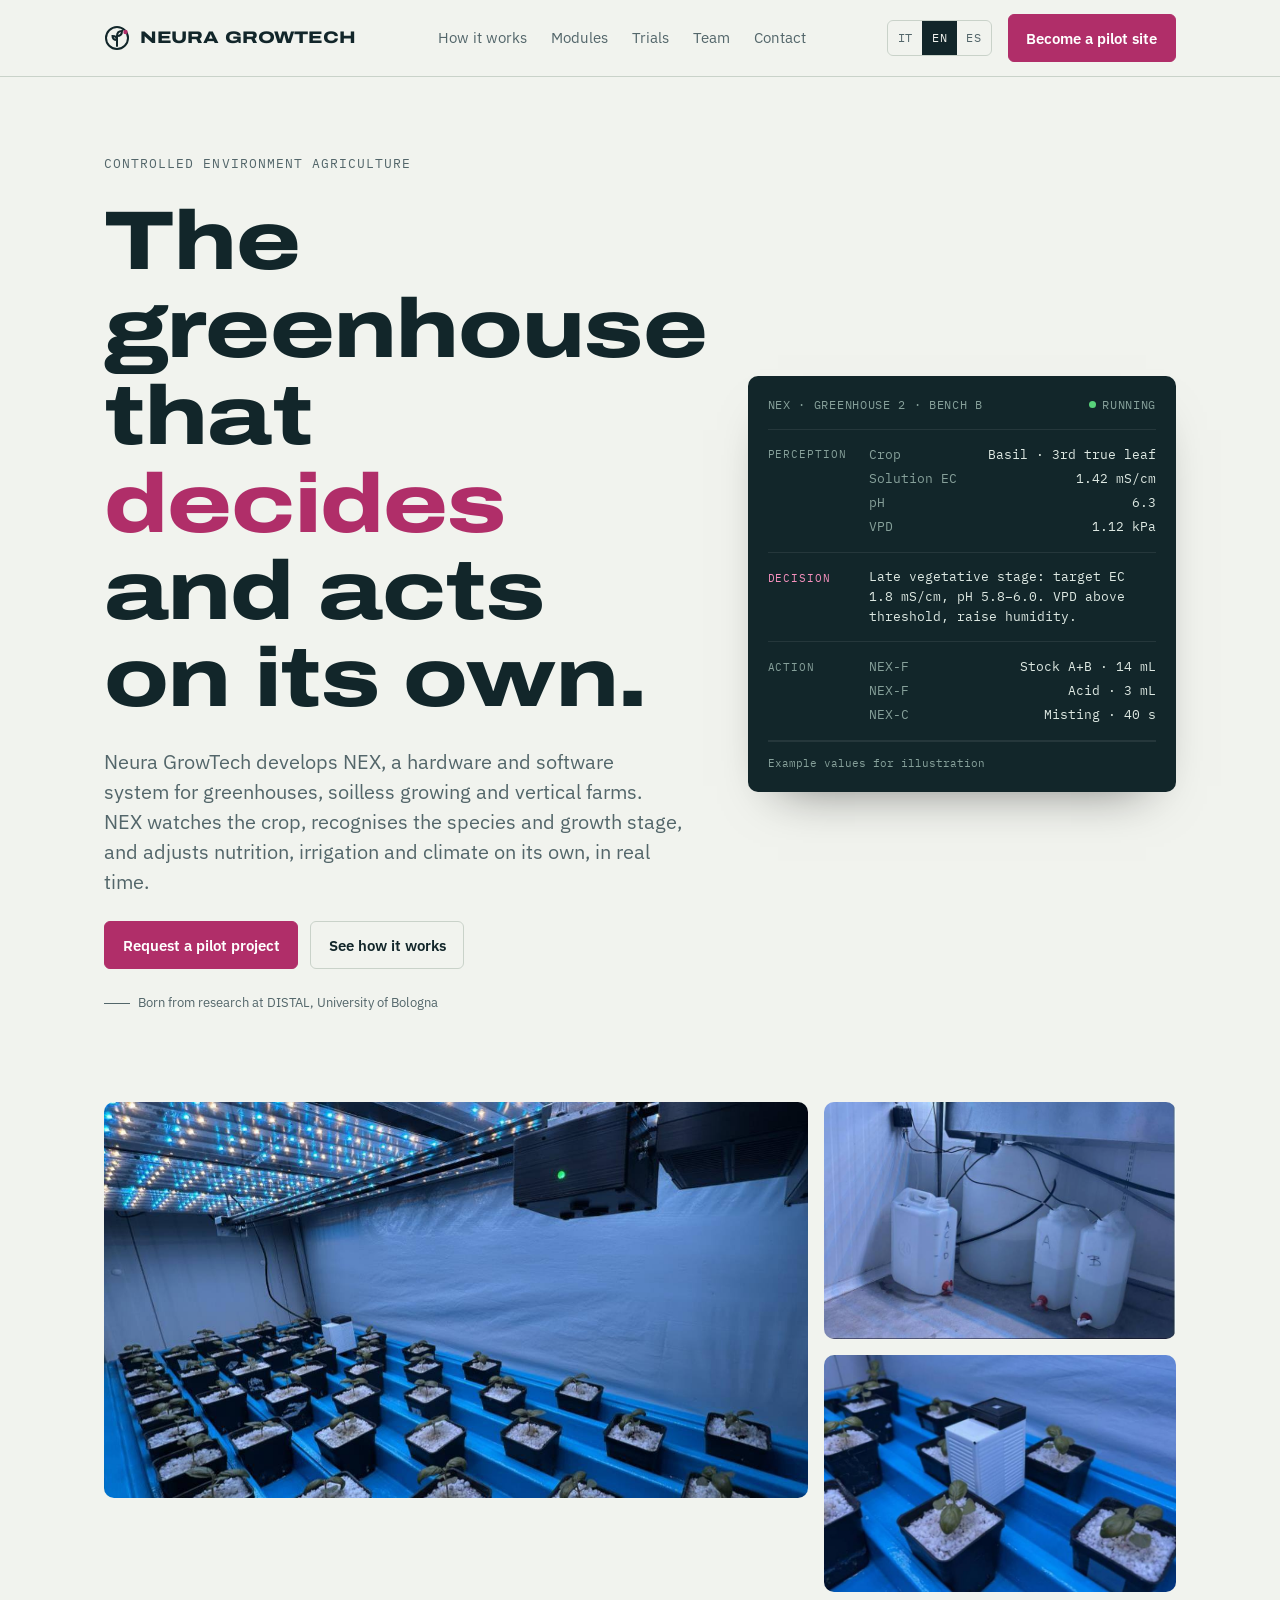
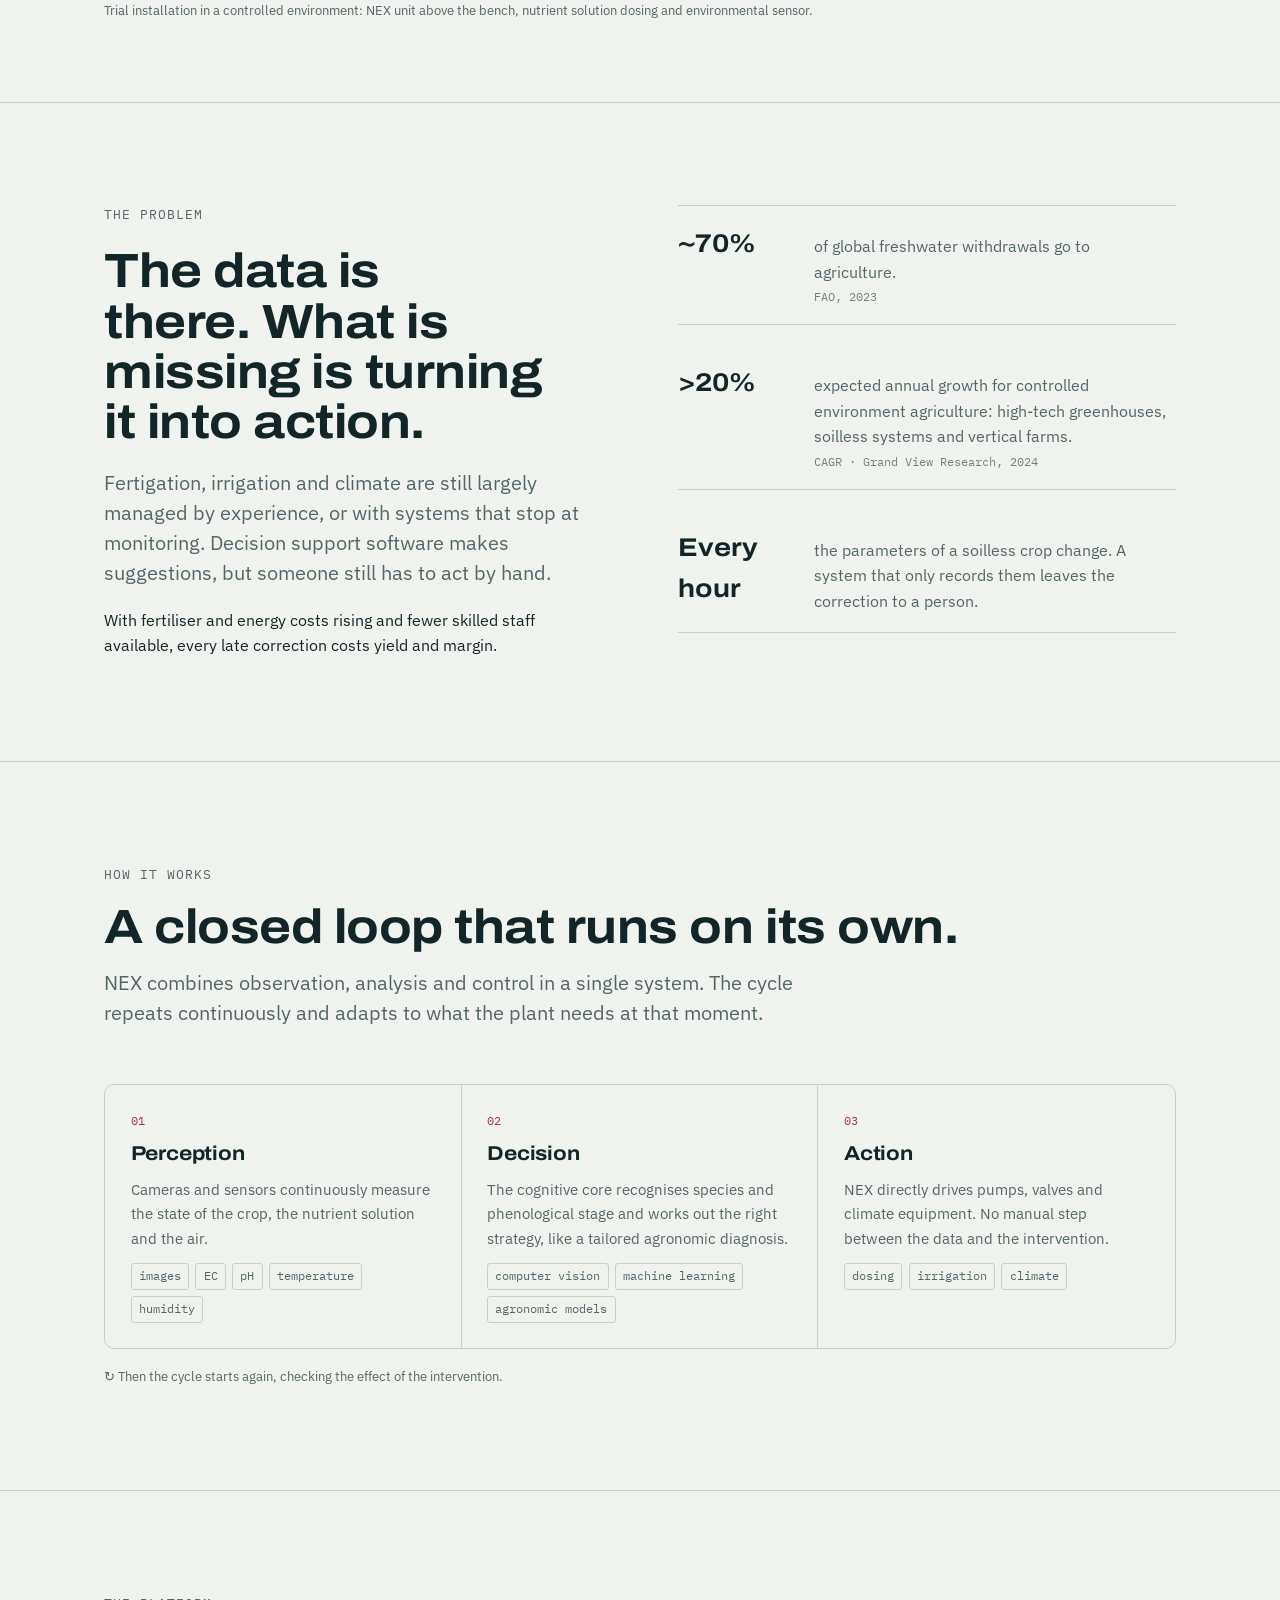
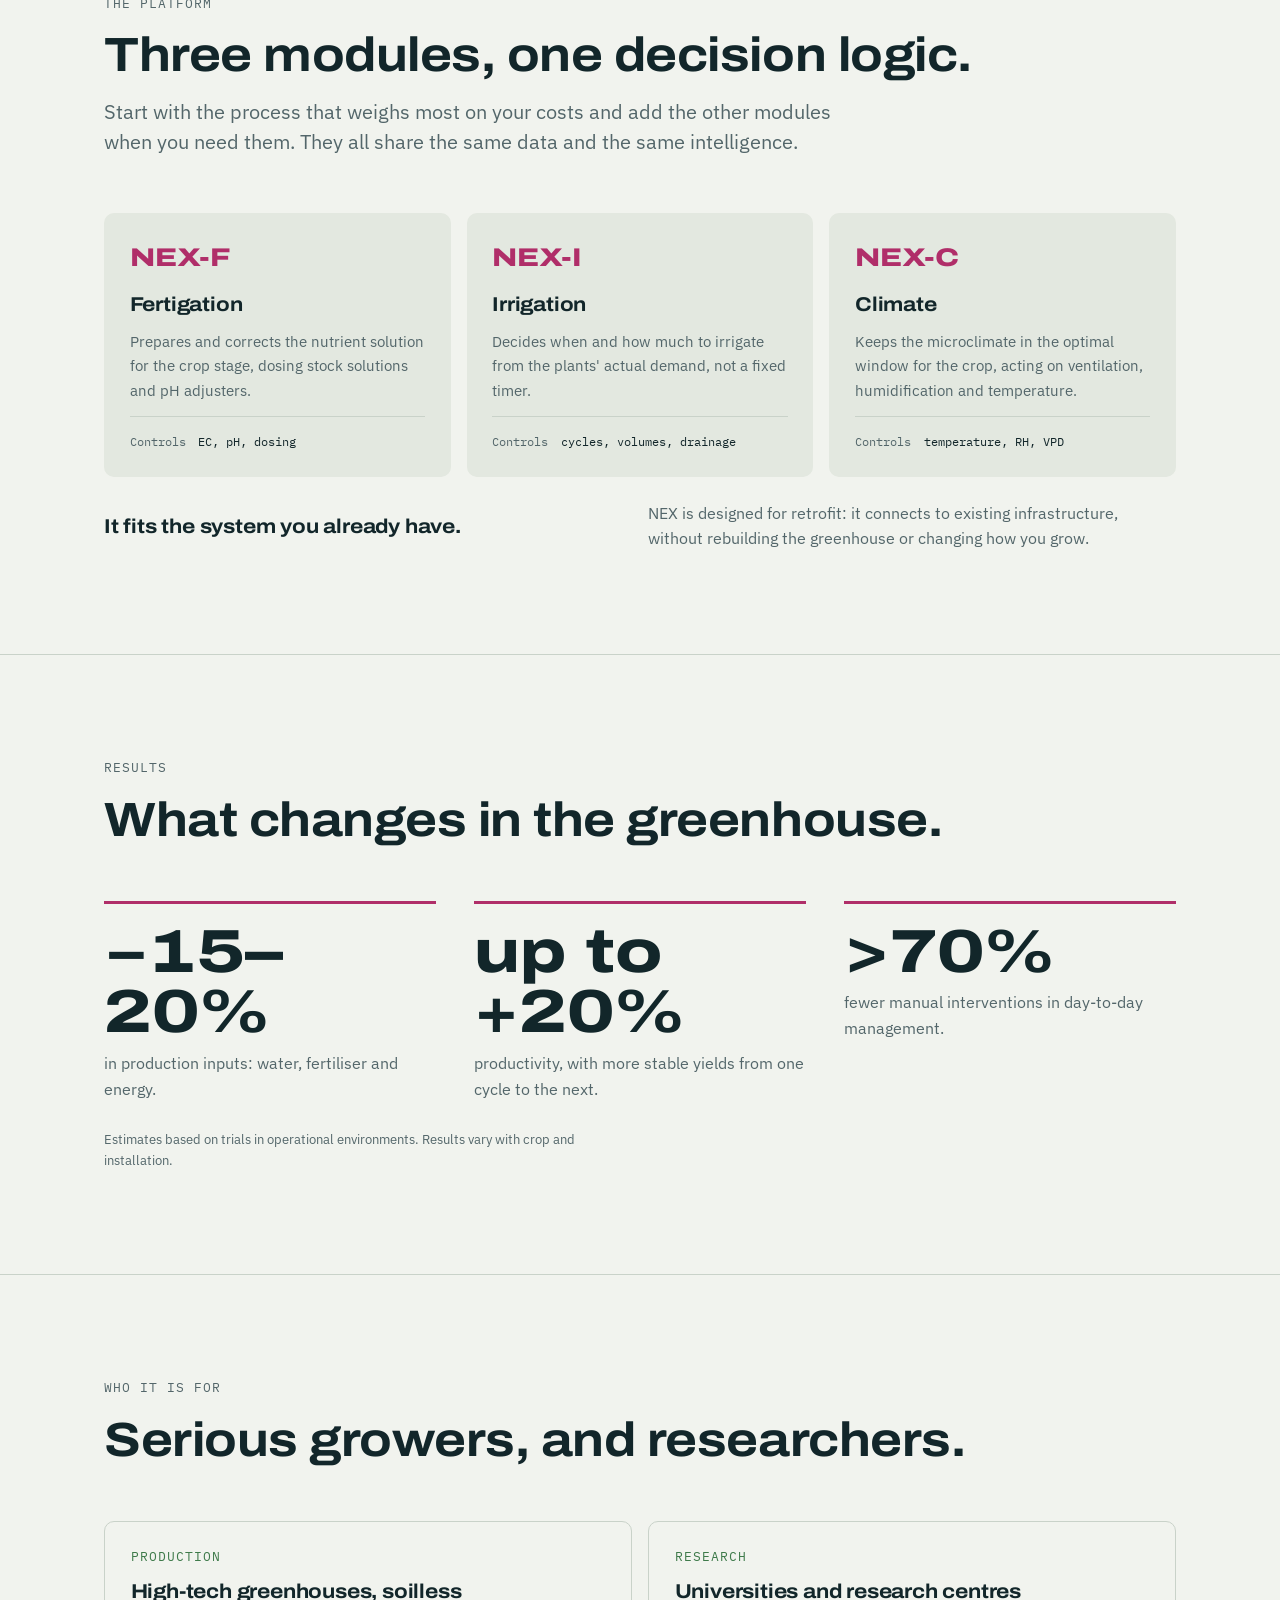
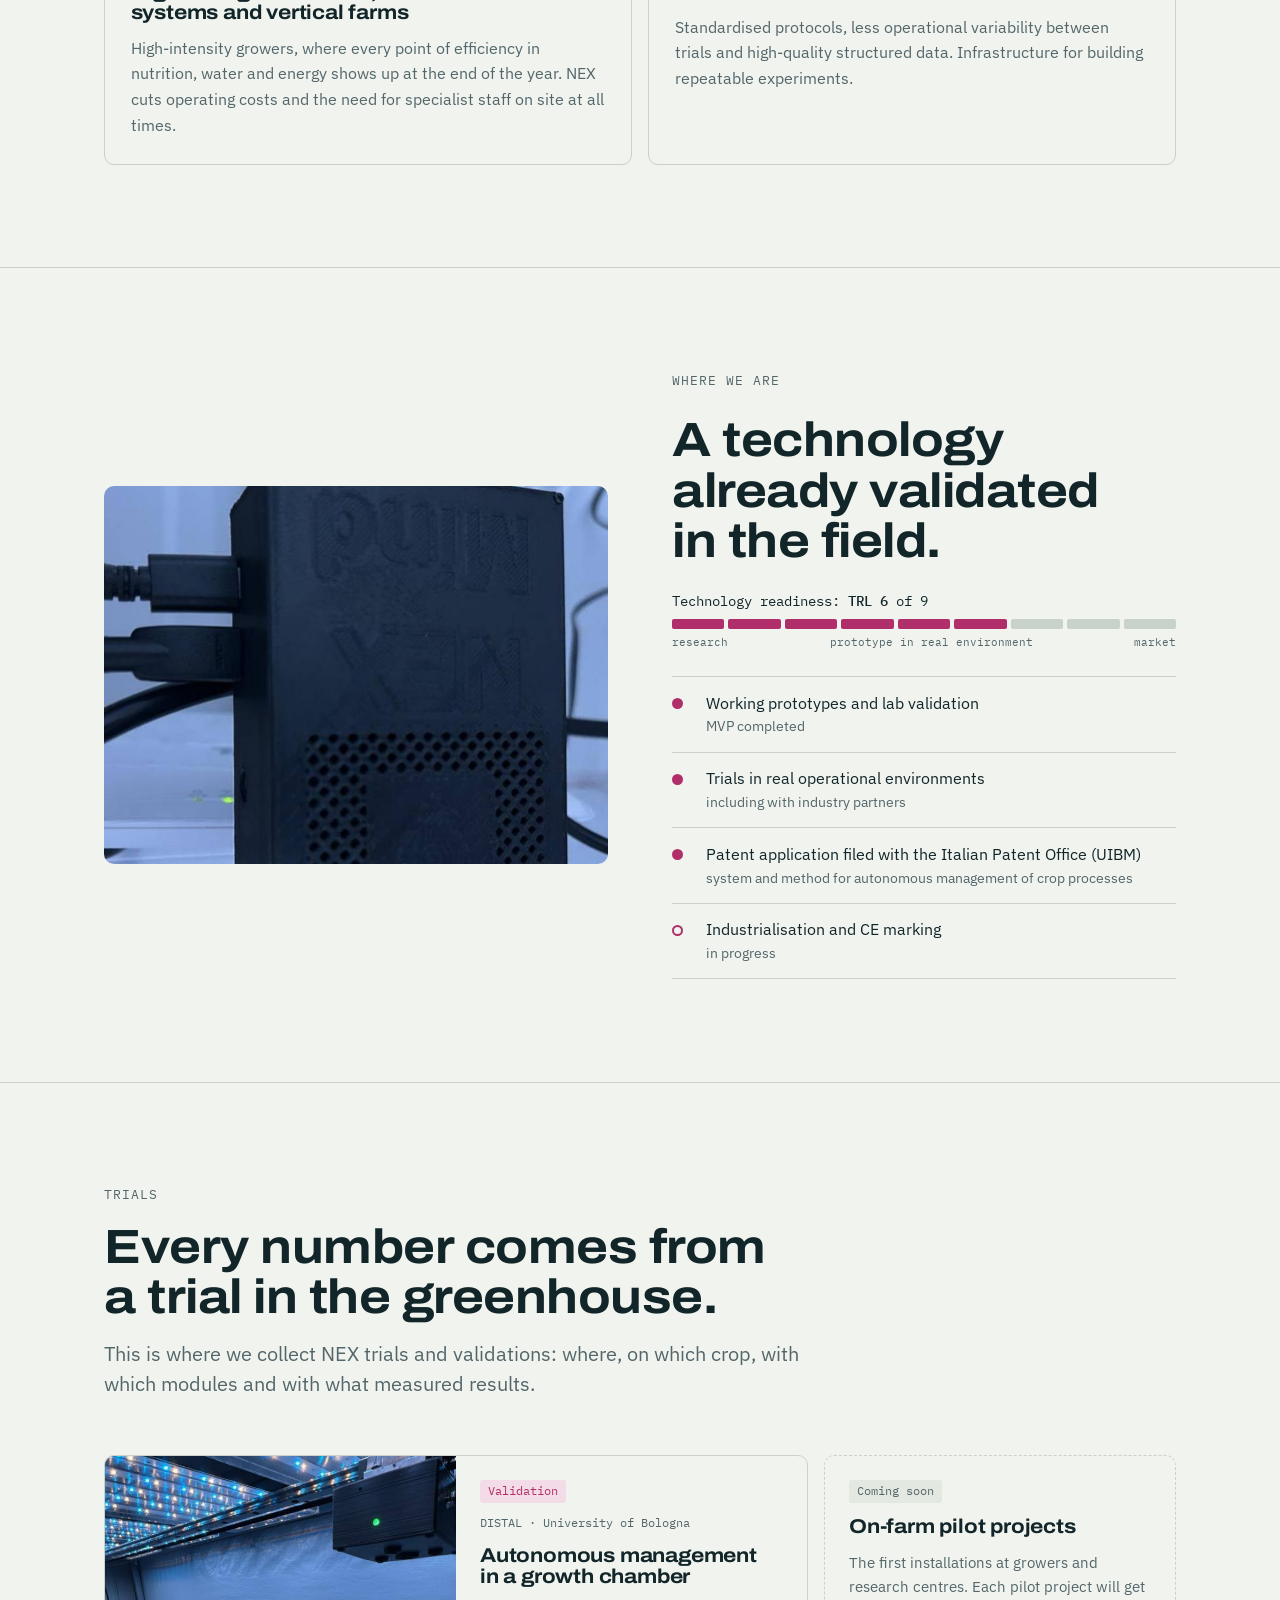
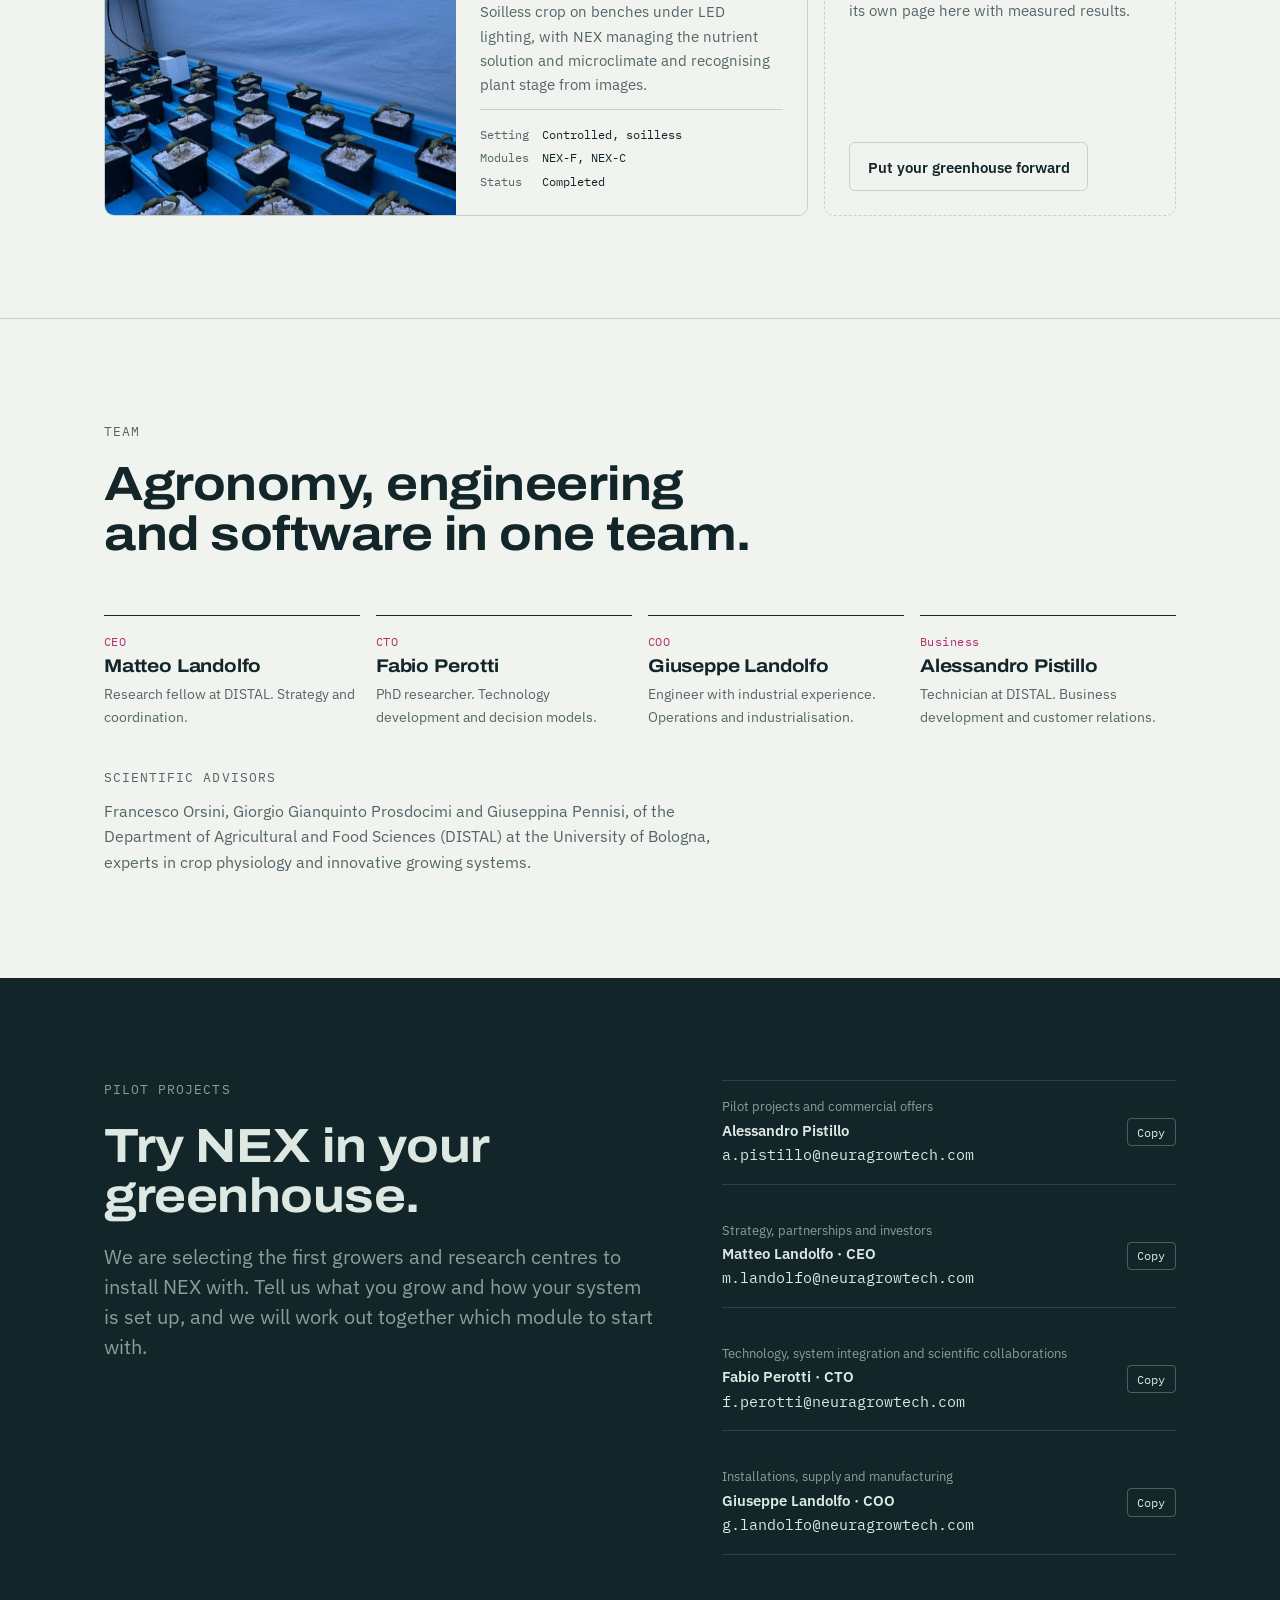
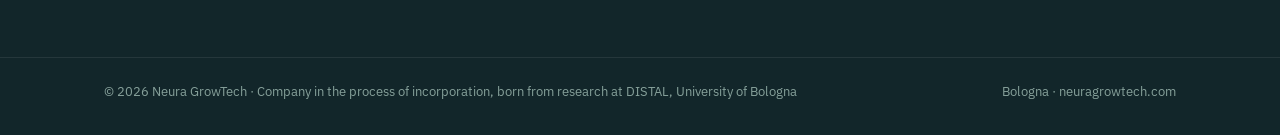
==== commit 8ef7085d: "Versione spagnola e generazione automatica delle lingue - /es/ con traduzione completa - testi trado" ====
--- a/en/index.html
+++ b/en/index.html
@@ -8,6 +8,7 @@
 <link rel="canonical" href="https://neuragrowtech.com/en/">
 <link rel="alternate" hreflang="it" href="https://neuragrowtech.com/">
 <link rel="alternate" hreflang="en" href="https://neuragrowtech.com/en/">
+<link rel="alternate" hreflang="es" href="https://neuragrowtech.com/es/">
 <link rel="alternate" hreflang="x-default" href="https://neuragrowtech.com/">
 <meta property="og:type" content="website">
 <meta property="og:title" content="Neura GrowTech · The greenhouse that decides and acts on its own">
@@ -36,12 +37,11 @@
       <li><a href="#contact">Contact</a></li>
     </ul>
     <div class="nav-end">
-      <nav class="lang" aria-label="Language"><a href="/" hreflang="it" lang="it">IT</a><a href="/en/" aria-current="true" hreflang="en" lang="en">EN</a></nav>
+      <nav class="lang" aria-label="Language"><a href="/" hreflang="it" lang="it" title="Italiano">IT</a><a href="/en/" aria-current="true" hreflang="en" lang="en" title="English">EN</a><a href="/es/" hreflang="es" lang="es" title="Español">ES</a></nav>
       <a class="btn" href="#contact">Become a pilot site</a>
     </div>
   </div>
 </header>
-
 
 <main id="top">
   <section class="hero">
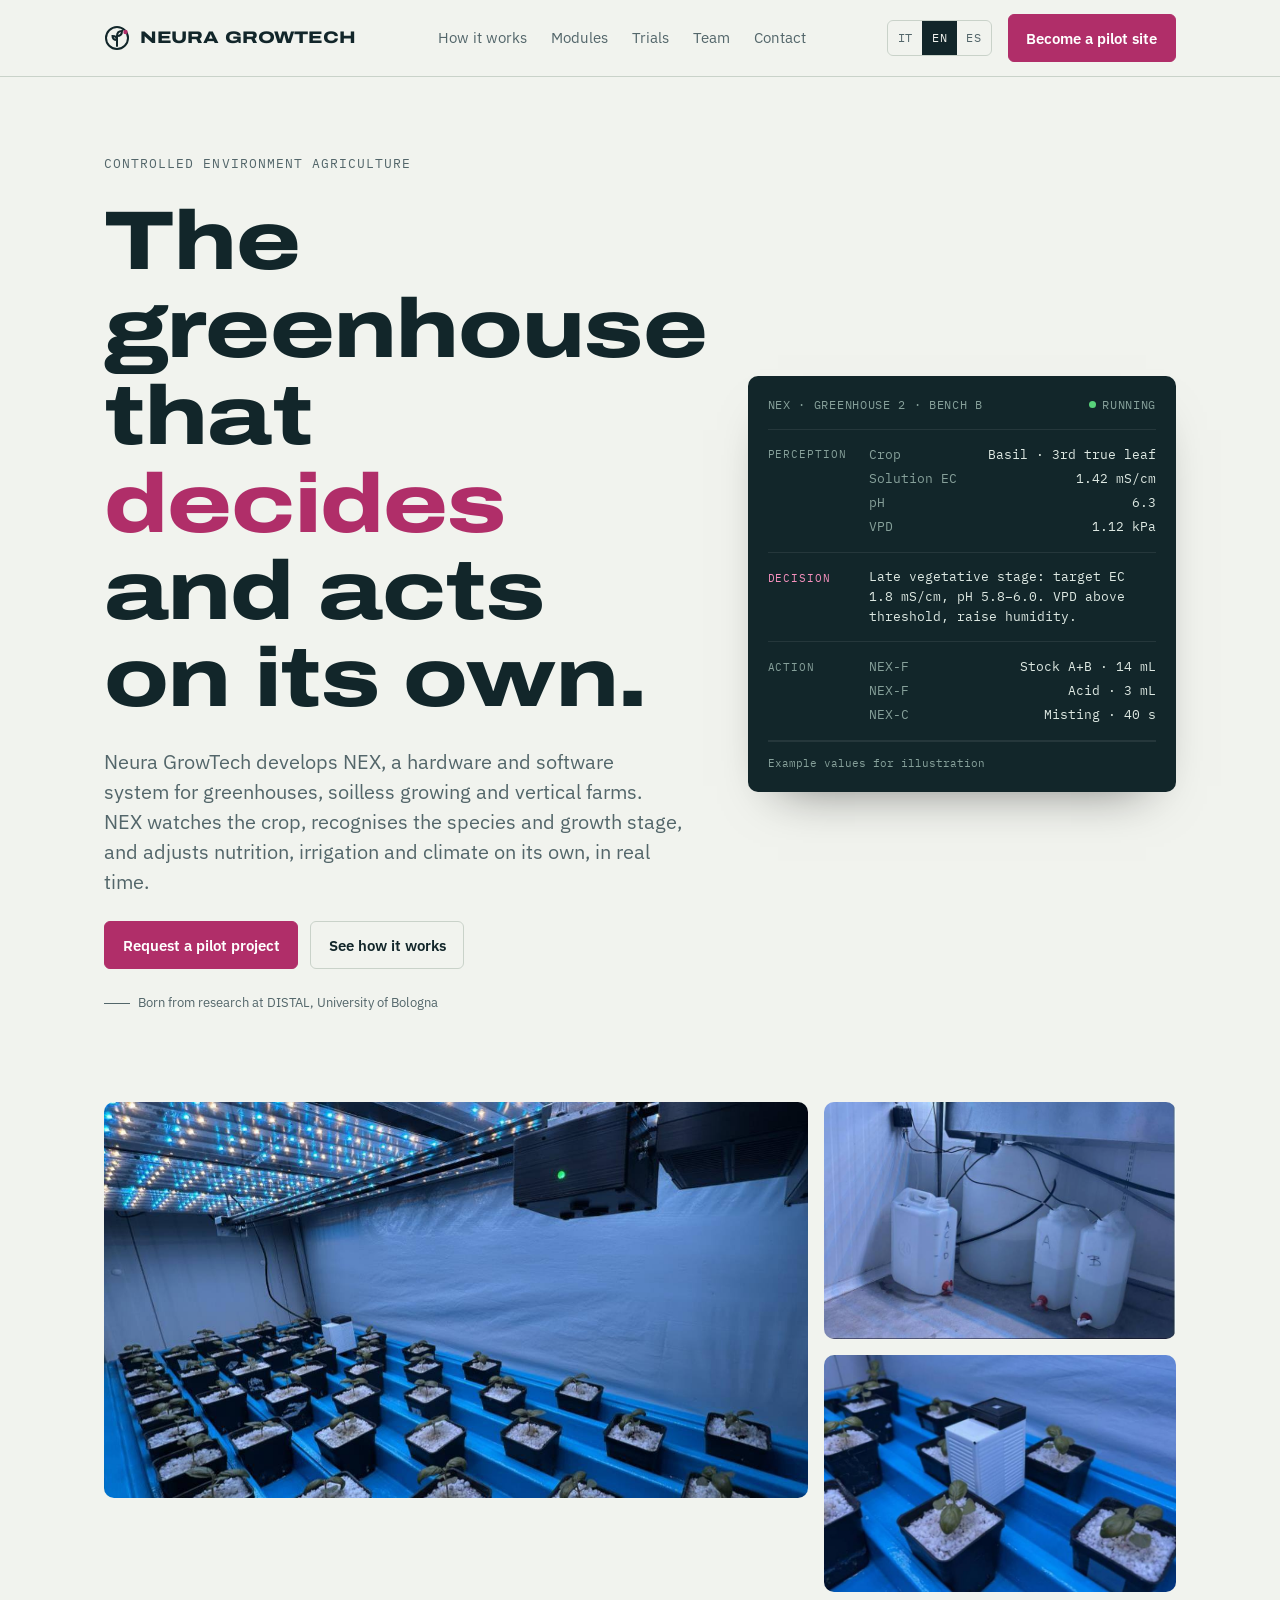
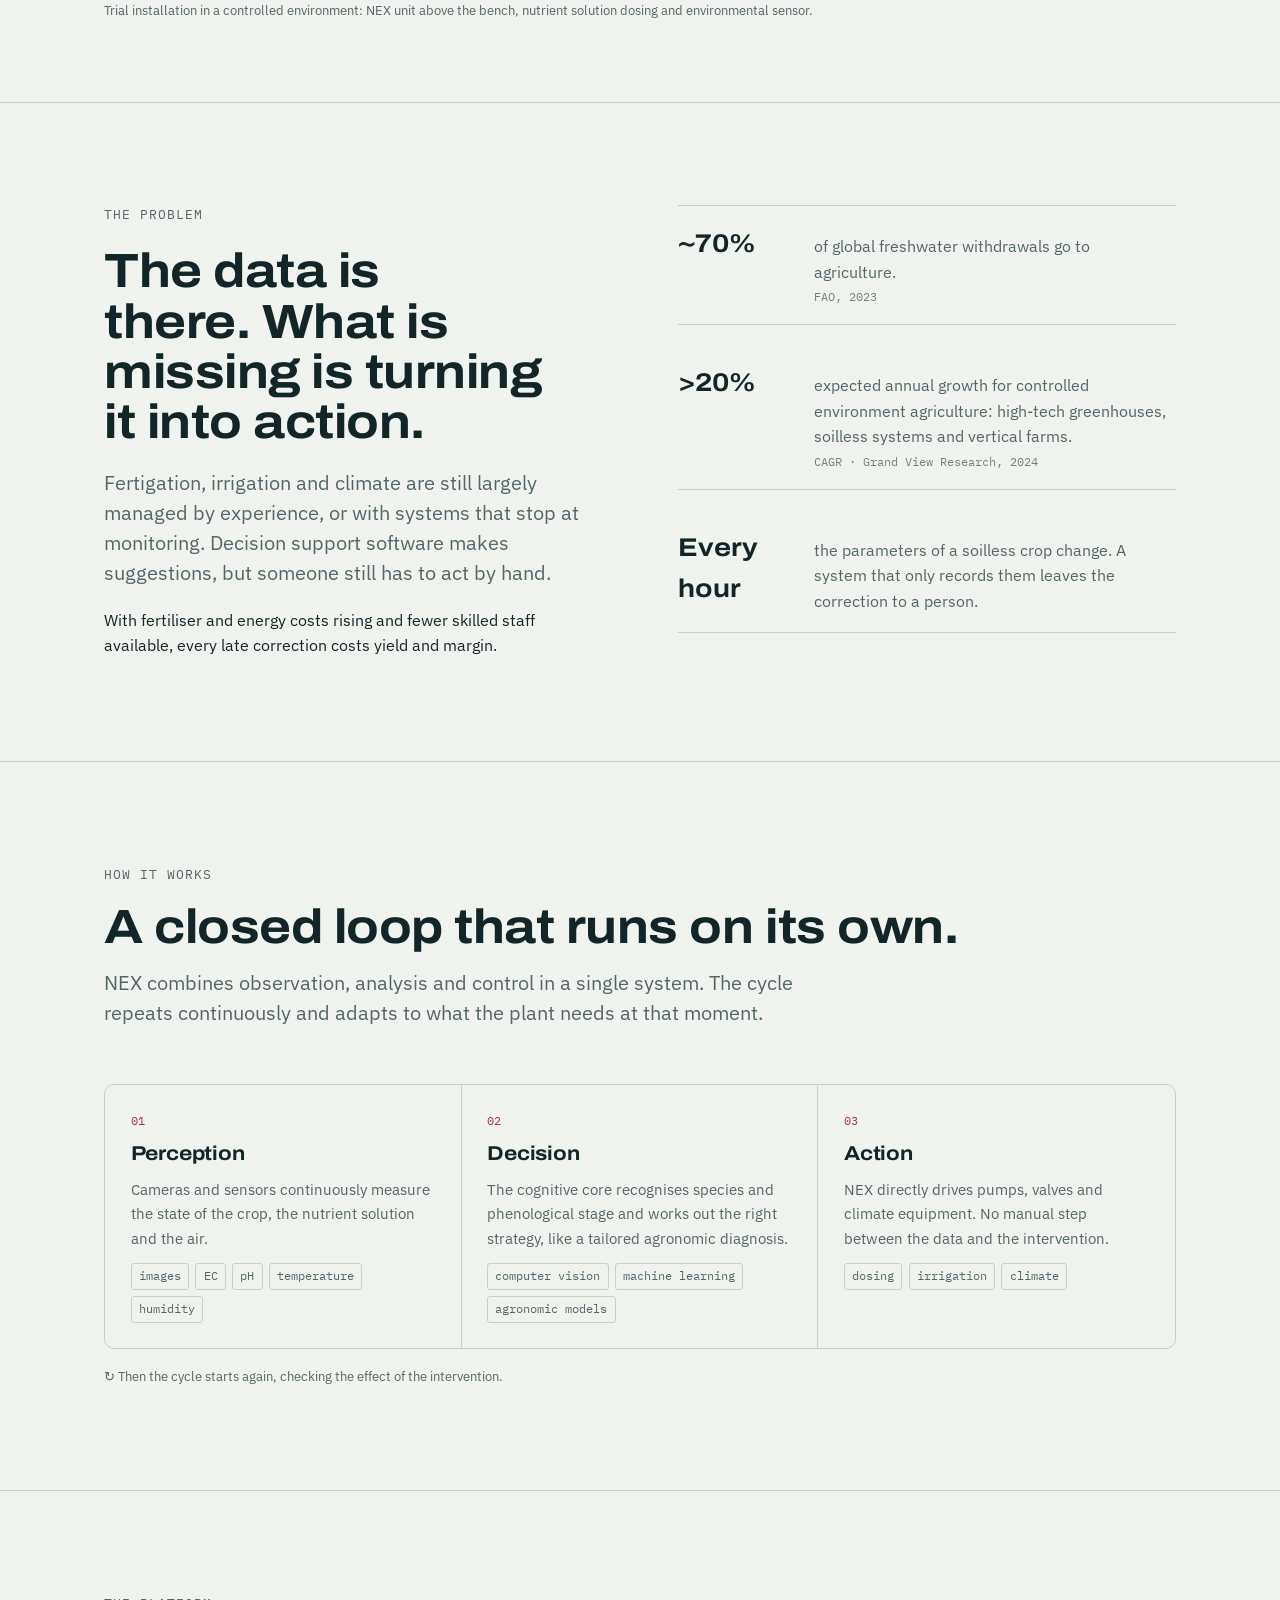
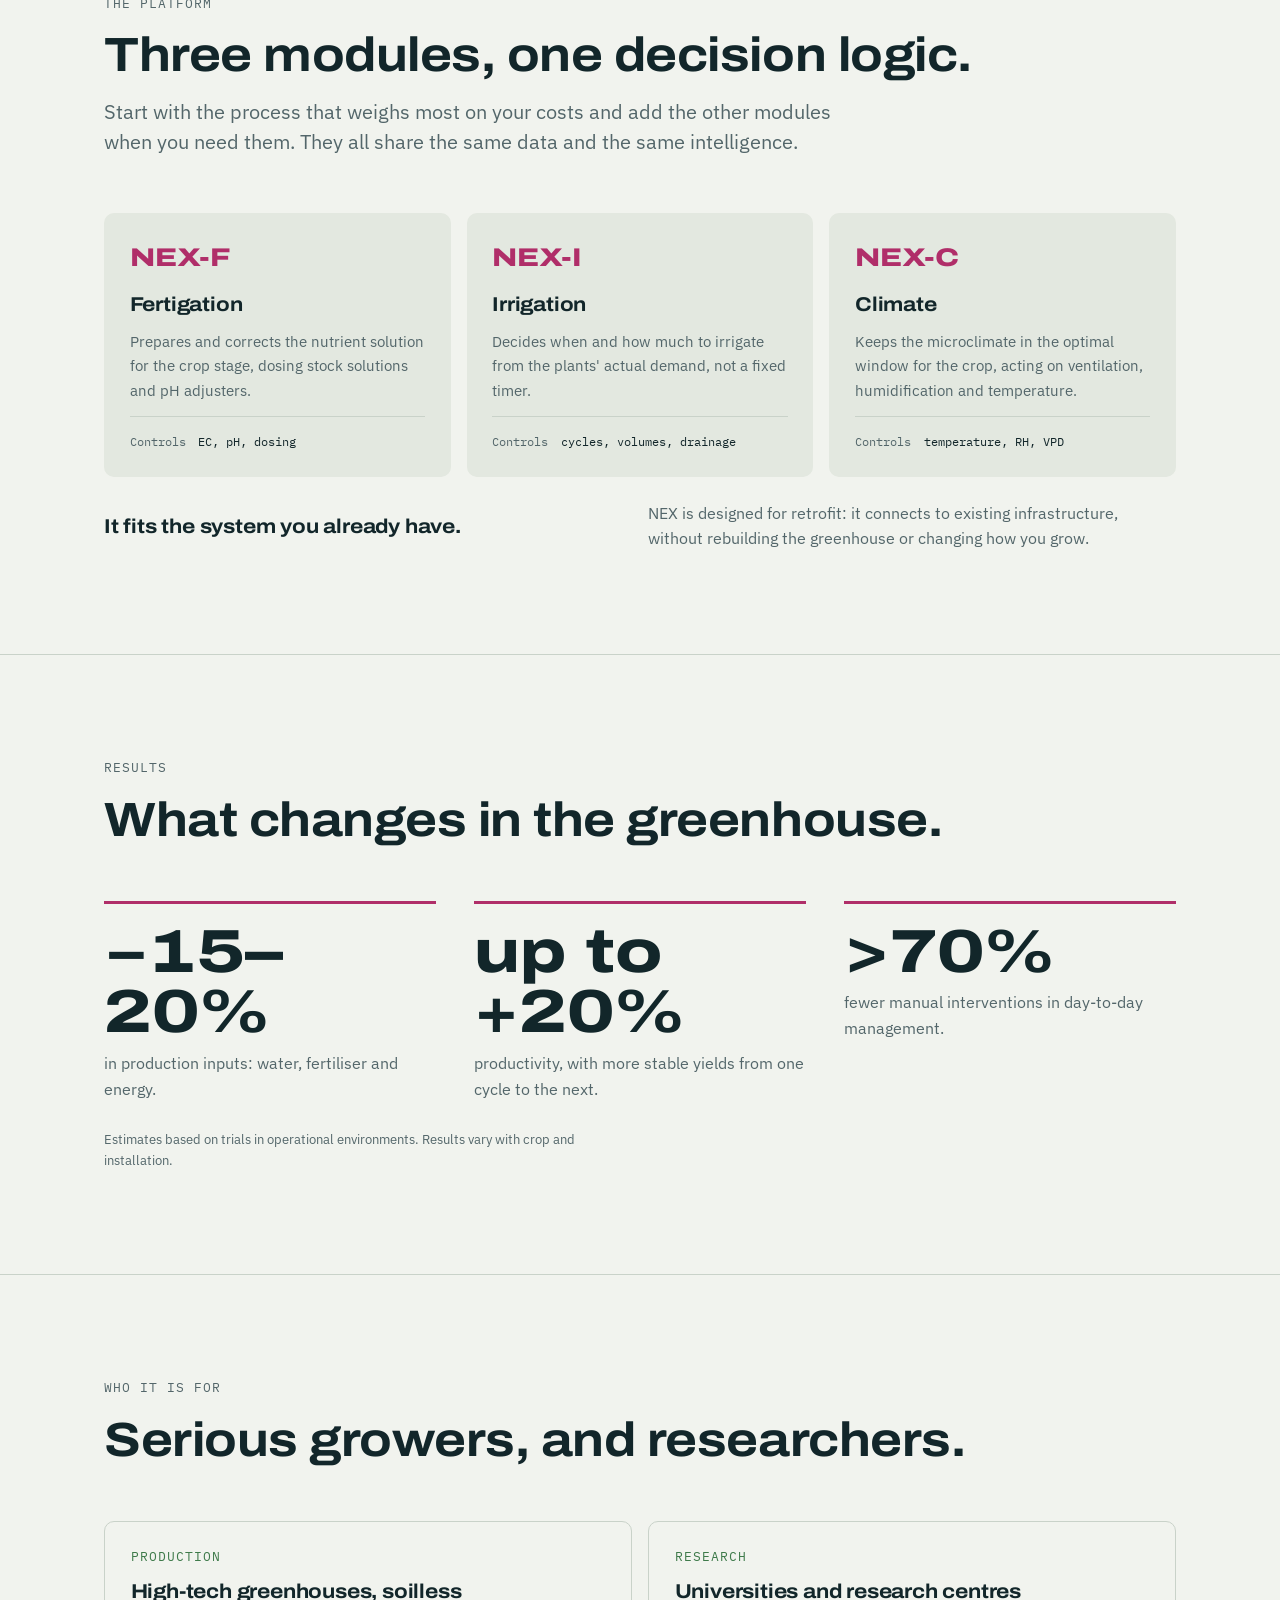
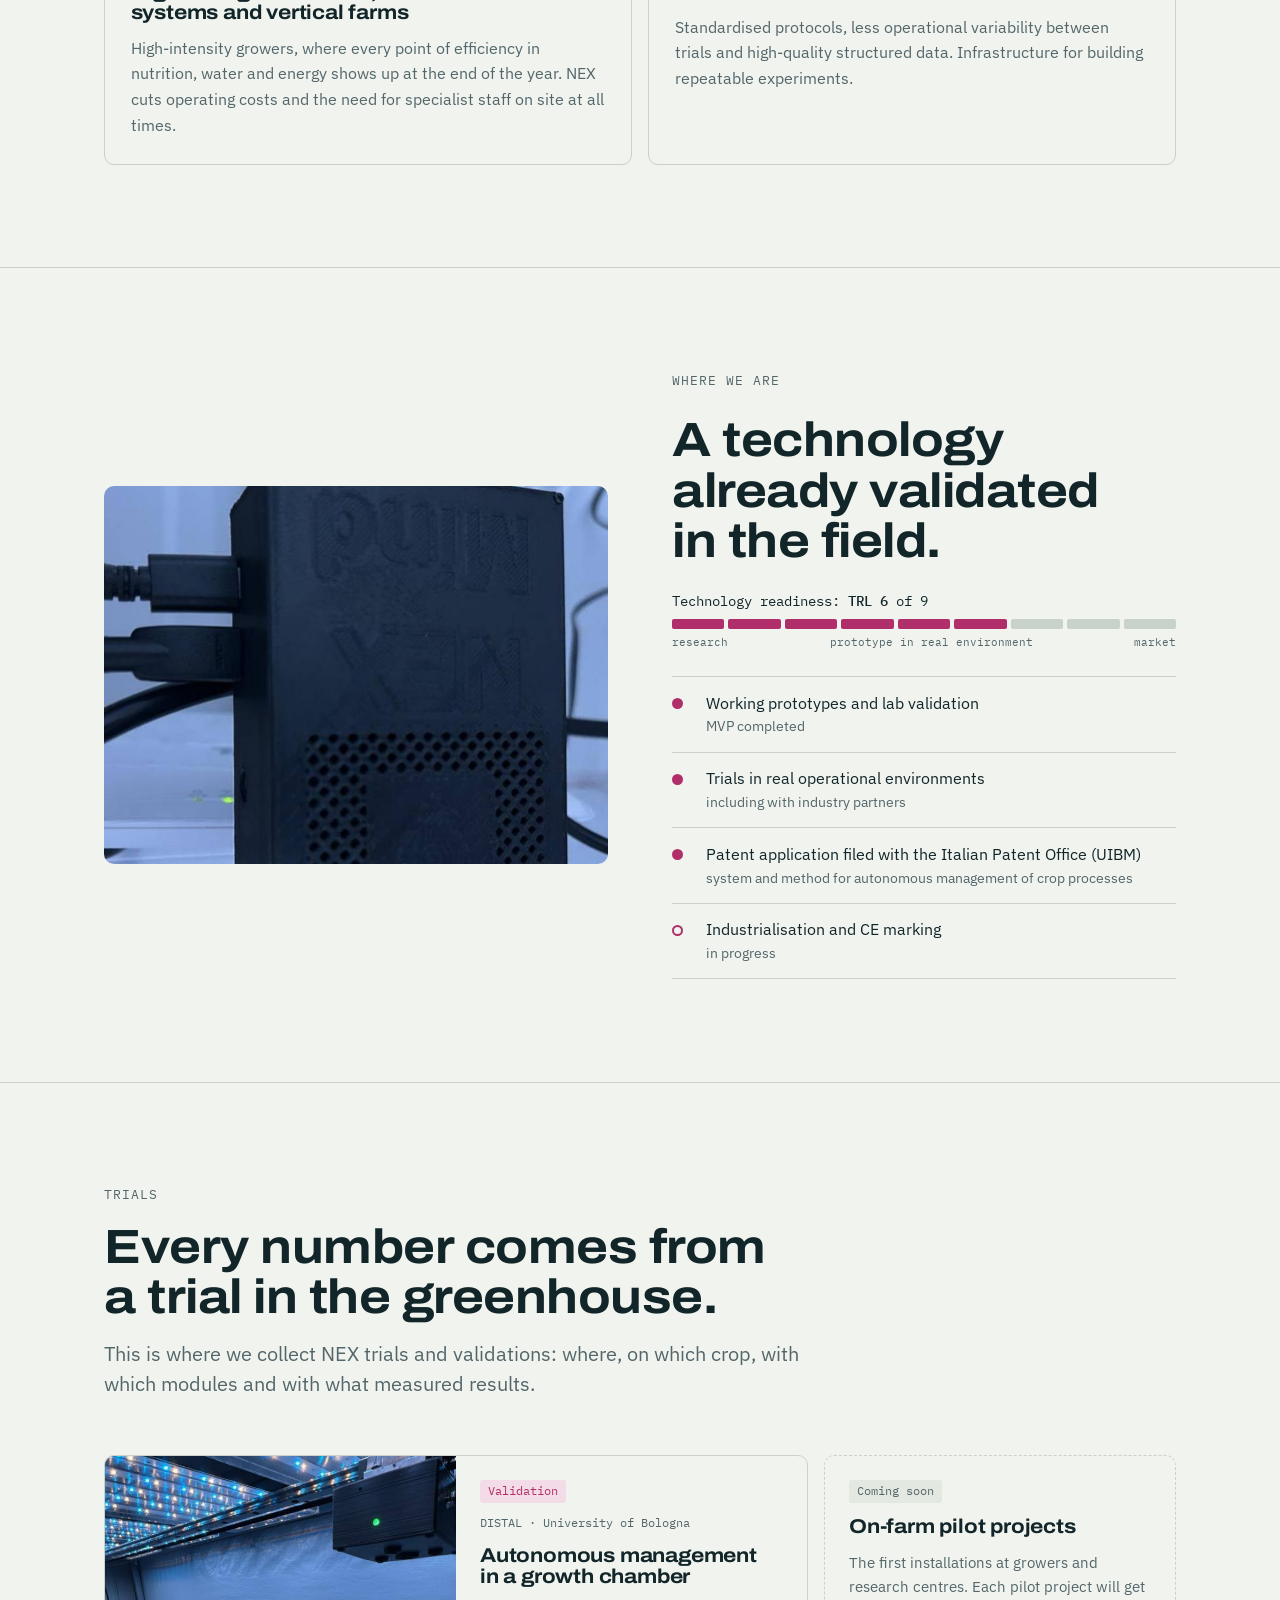
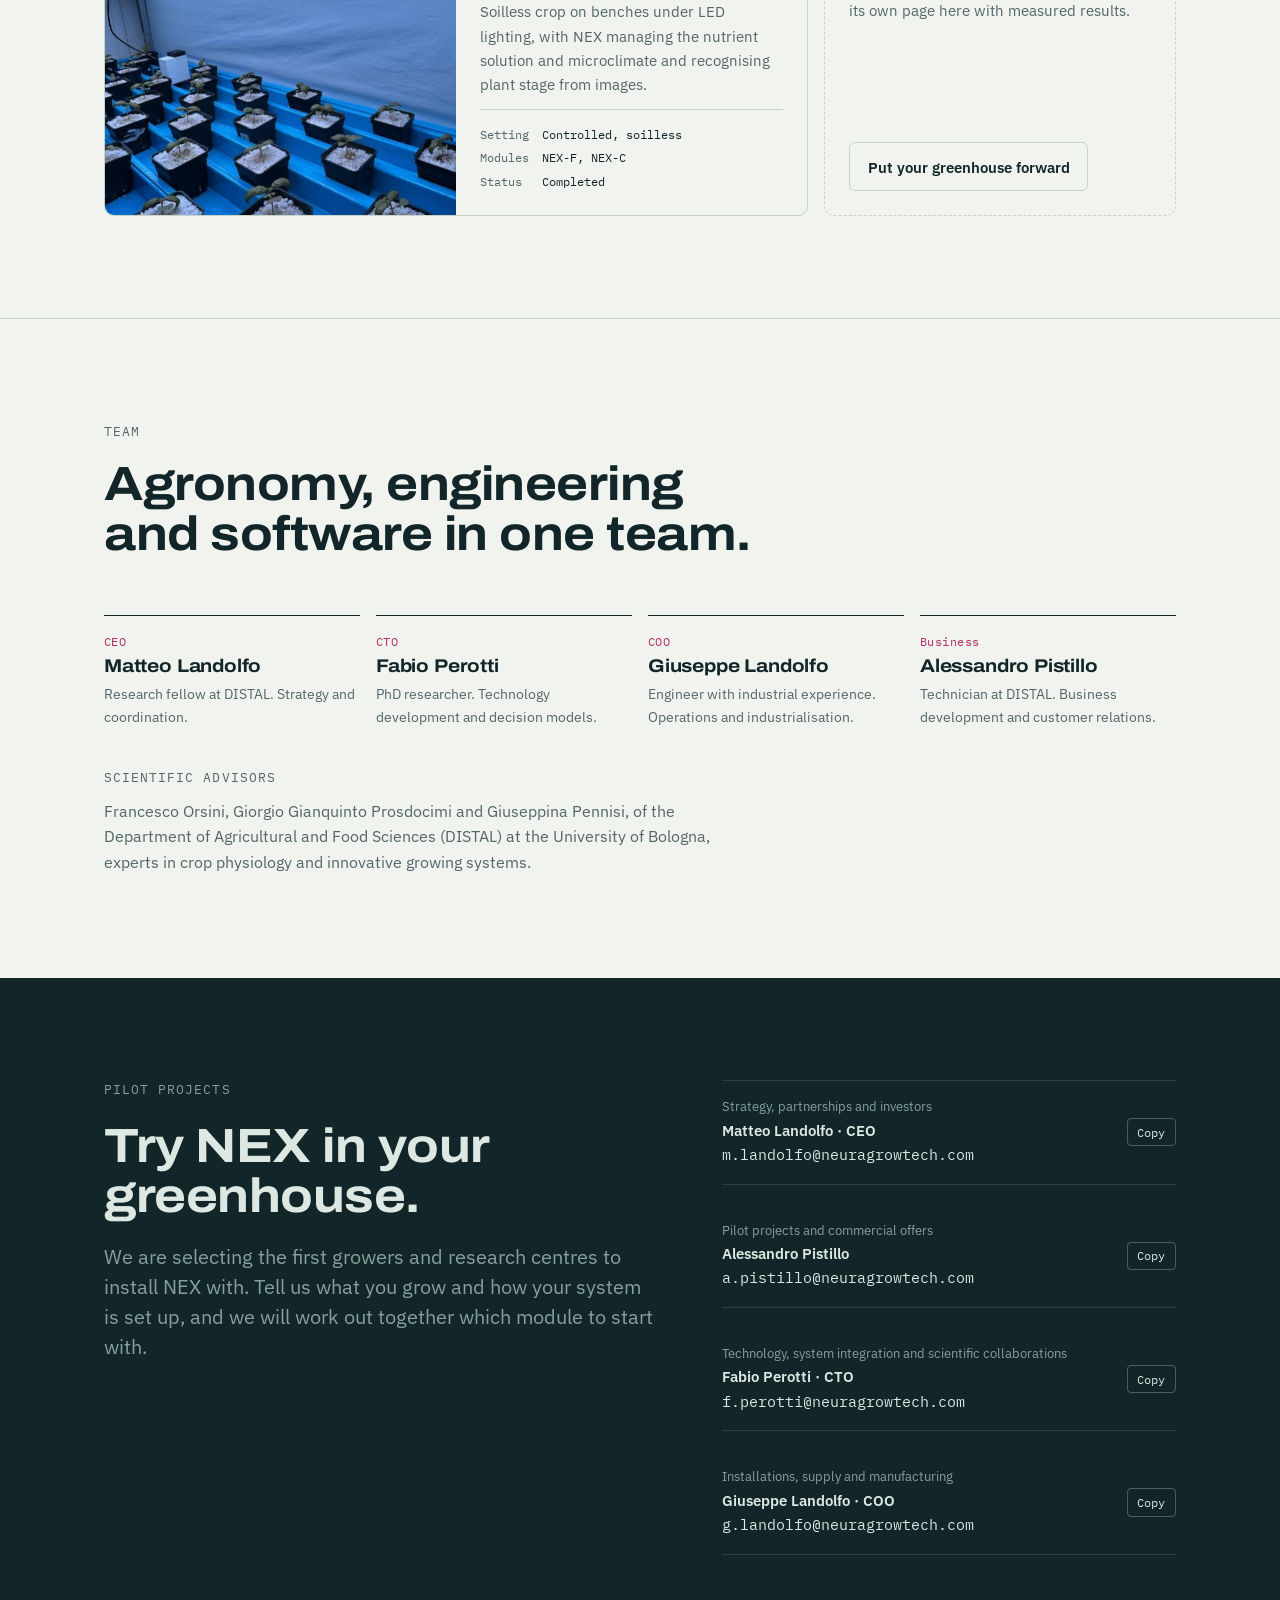
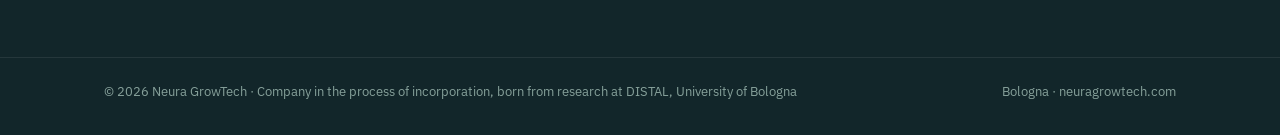
==== commit bd1e3e66: "Contatti: CEO al primo posto Co-Authored-By: Claude Opus 5.5 <noreply@anthropic.com> Claude-Session:" ====
--- a/en/index.html
+++ b/en/index.html
@@ -291,8 +291,8 @@
         <p class="lede">We are selecting the first growers and research centres to install NEX with. Tell us what you grow and how your system is set up, and we will work out together which module to start with.</p>
       </div>
       <div class="mail">
+        <div class="mail-row"><div><small>Strategy, partnerships and investors</small><b>Matteo Landolfo · CEO</b><a class="addr" href="mailto:m.landolfo@neuragrowtech.com">m.landolfo@neuragrowtech.com</a></div><button class="copy" type="button" data-done="Copied" data-copy="m.landolfo@neuragrowtech.com">Copy</button></div>
         <div class="mail-row"><div><small>Pilot projects and commercial offers</small><b>Alessandro Pistillo</b><a class="addr" href="mailto:a.pistillo@neuragrowtech.com">a.pistillo@neuragrowtech.com</a></div><button class="copy" type="button" data-done="Copied" data-copy="a.pistillo@neuragrowtech.com">Copy</button></div>
-        <div class="mail-row"><div><small>Strategy, partnerships and investors</small><b>Matteo Landolfo · CEO</b><a class="addr" href="mailto:m.landolfo@neuragrowtech.com">m.landolfo@neuragrowtech.com</a></div><button class="copy" type="button" data-done="Copied" data-copy="m.landolfo@neuragrowtech.com">Copy</button></div>
         <div class="mail-row"><div><small>Technology, system integration and scientific collaborations</small><b>Fabio Perotti · CTO</b><a class="addr" href="mailto:f.perotti@neuragrowtech.com">f.perotti@neuragrowtech.com</a></div><button class="copy" type="button" data-done="Copied" data-copy="f.perotti@neuragrowtech.com">Copy</button></div>
         <div class="mail-row"><div><small>Installations, supply and manufacturing</small><b>Giuseppe Landolfo · COO</b><a class="addr" href="mailto:g.landolfo@neuragrowtech.com">g.landolfo@neuragrowtech.com</a></div><button class="copy" type="button" data-done="Copied" data-copy="g.landolfo@neuragrowtech.com">Copy</button></div>
       </div>
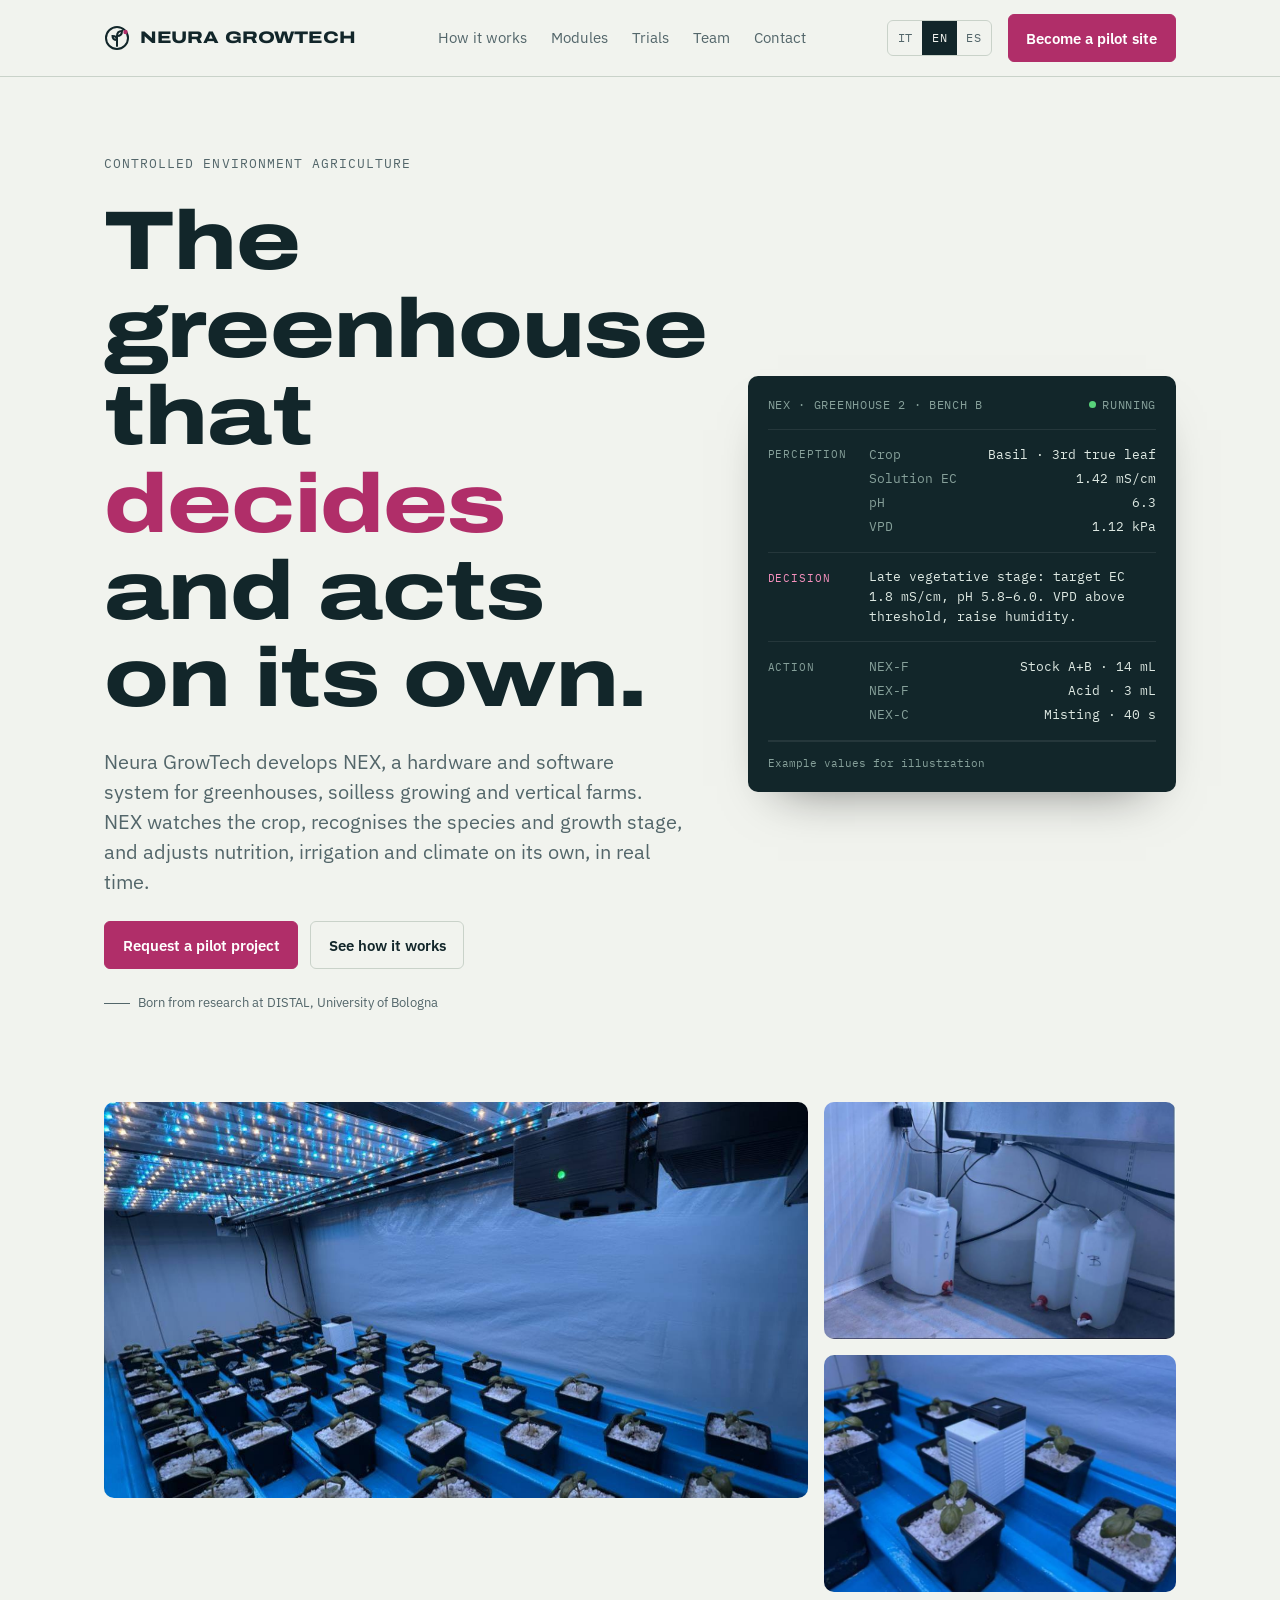
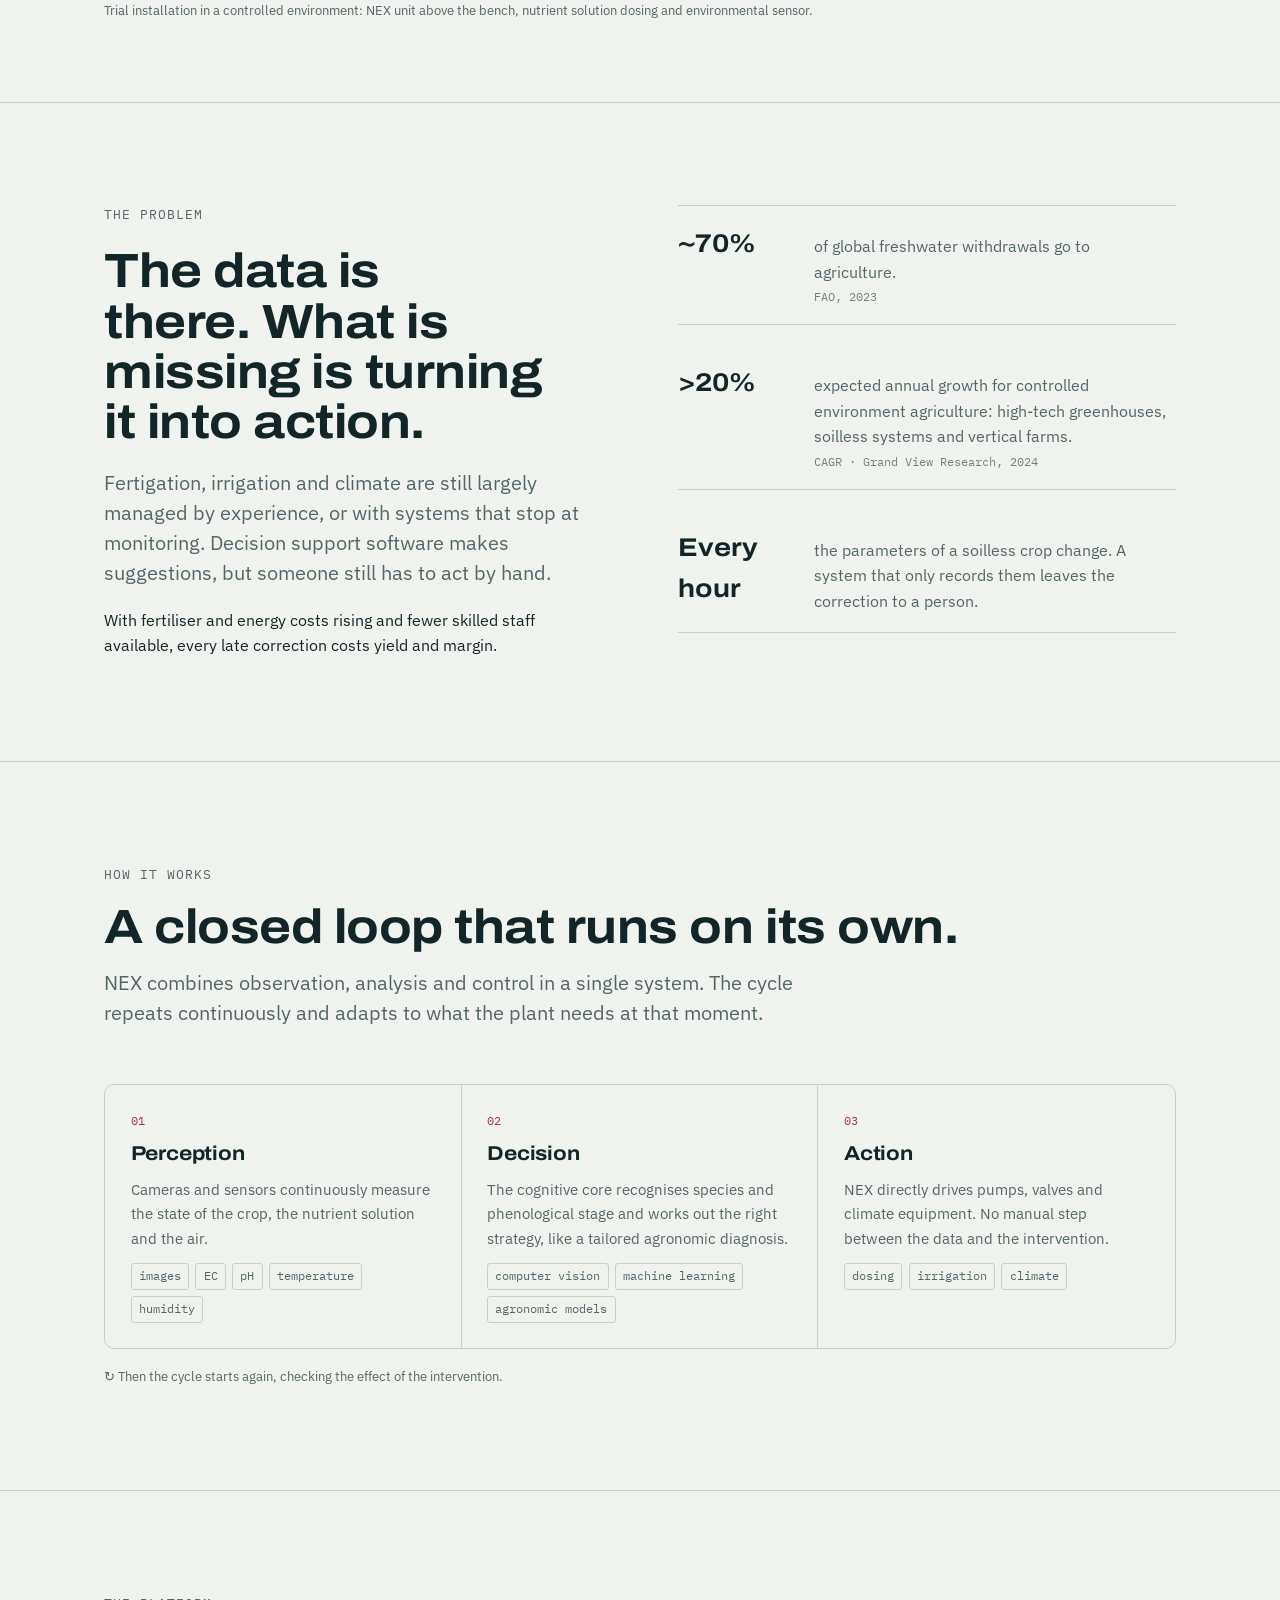
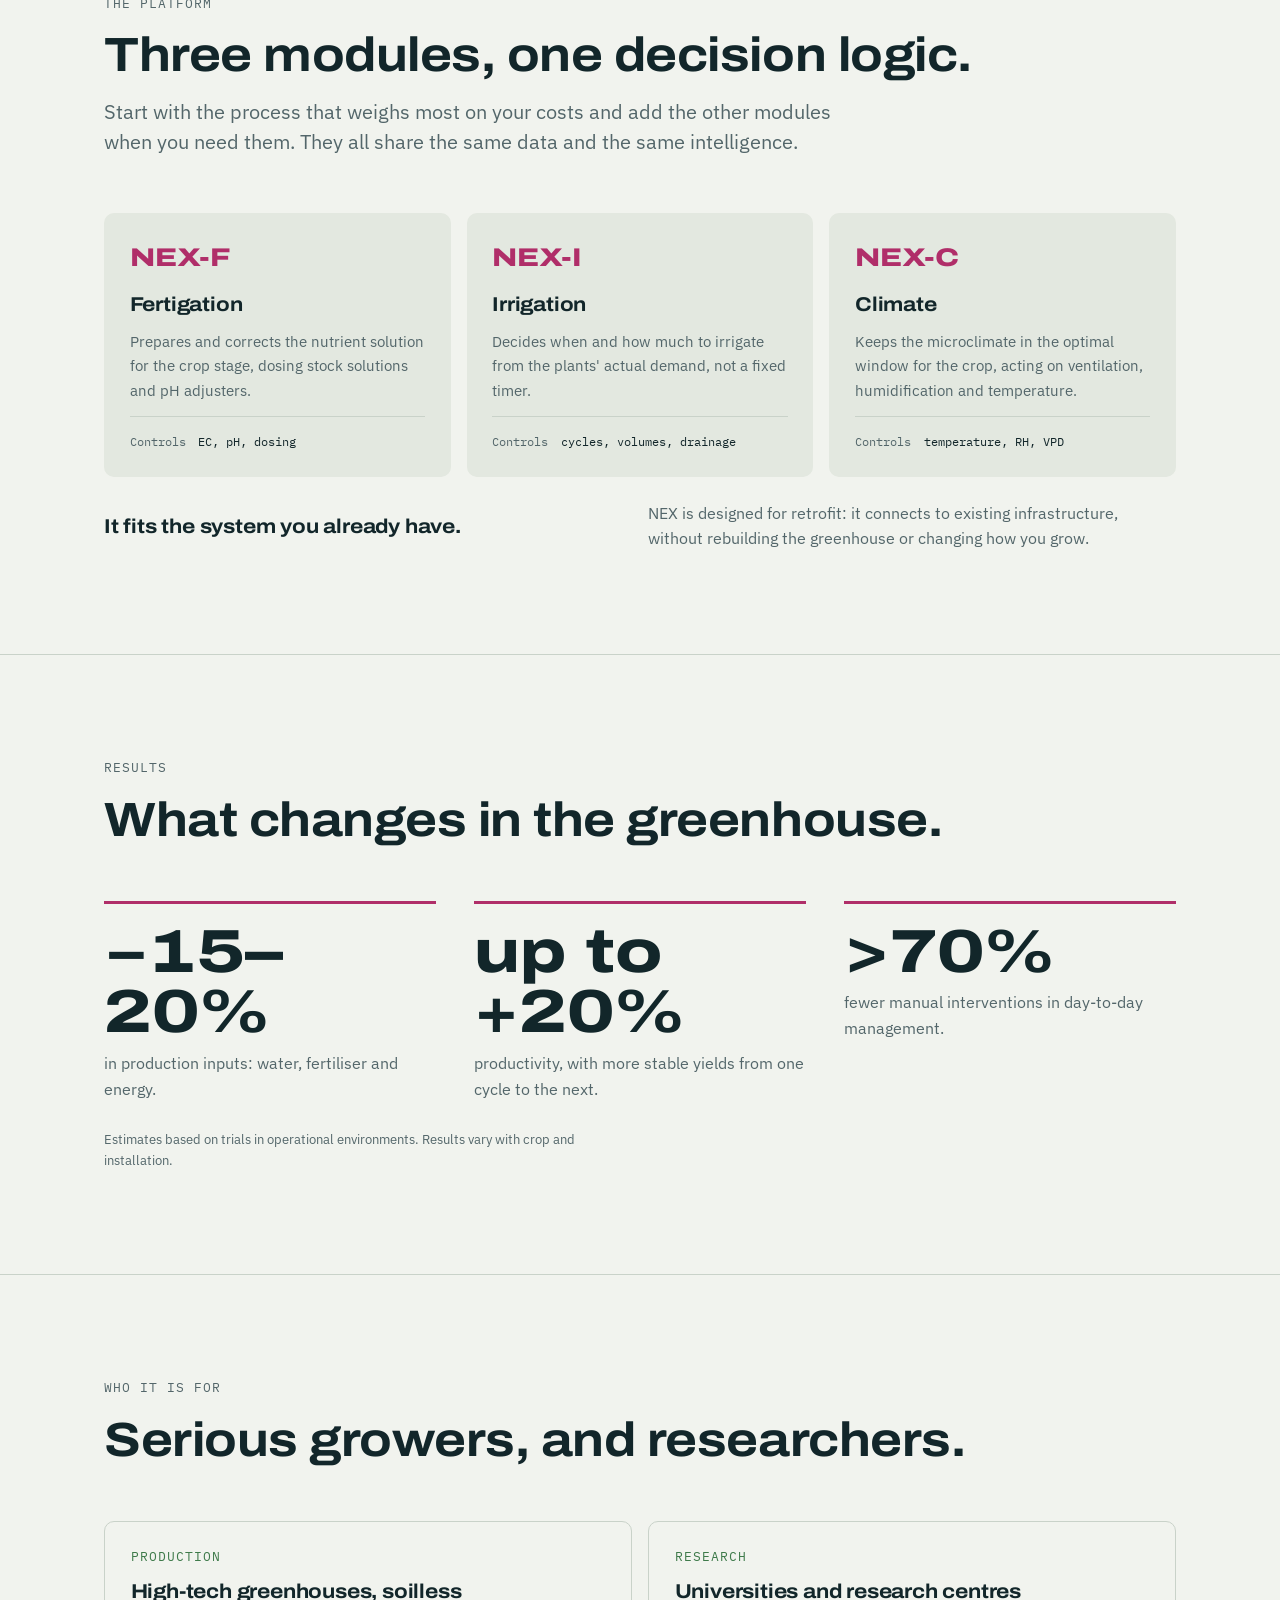
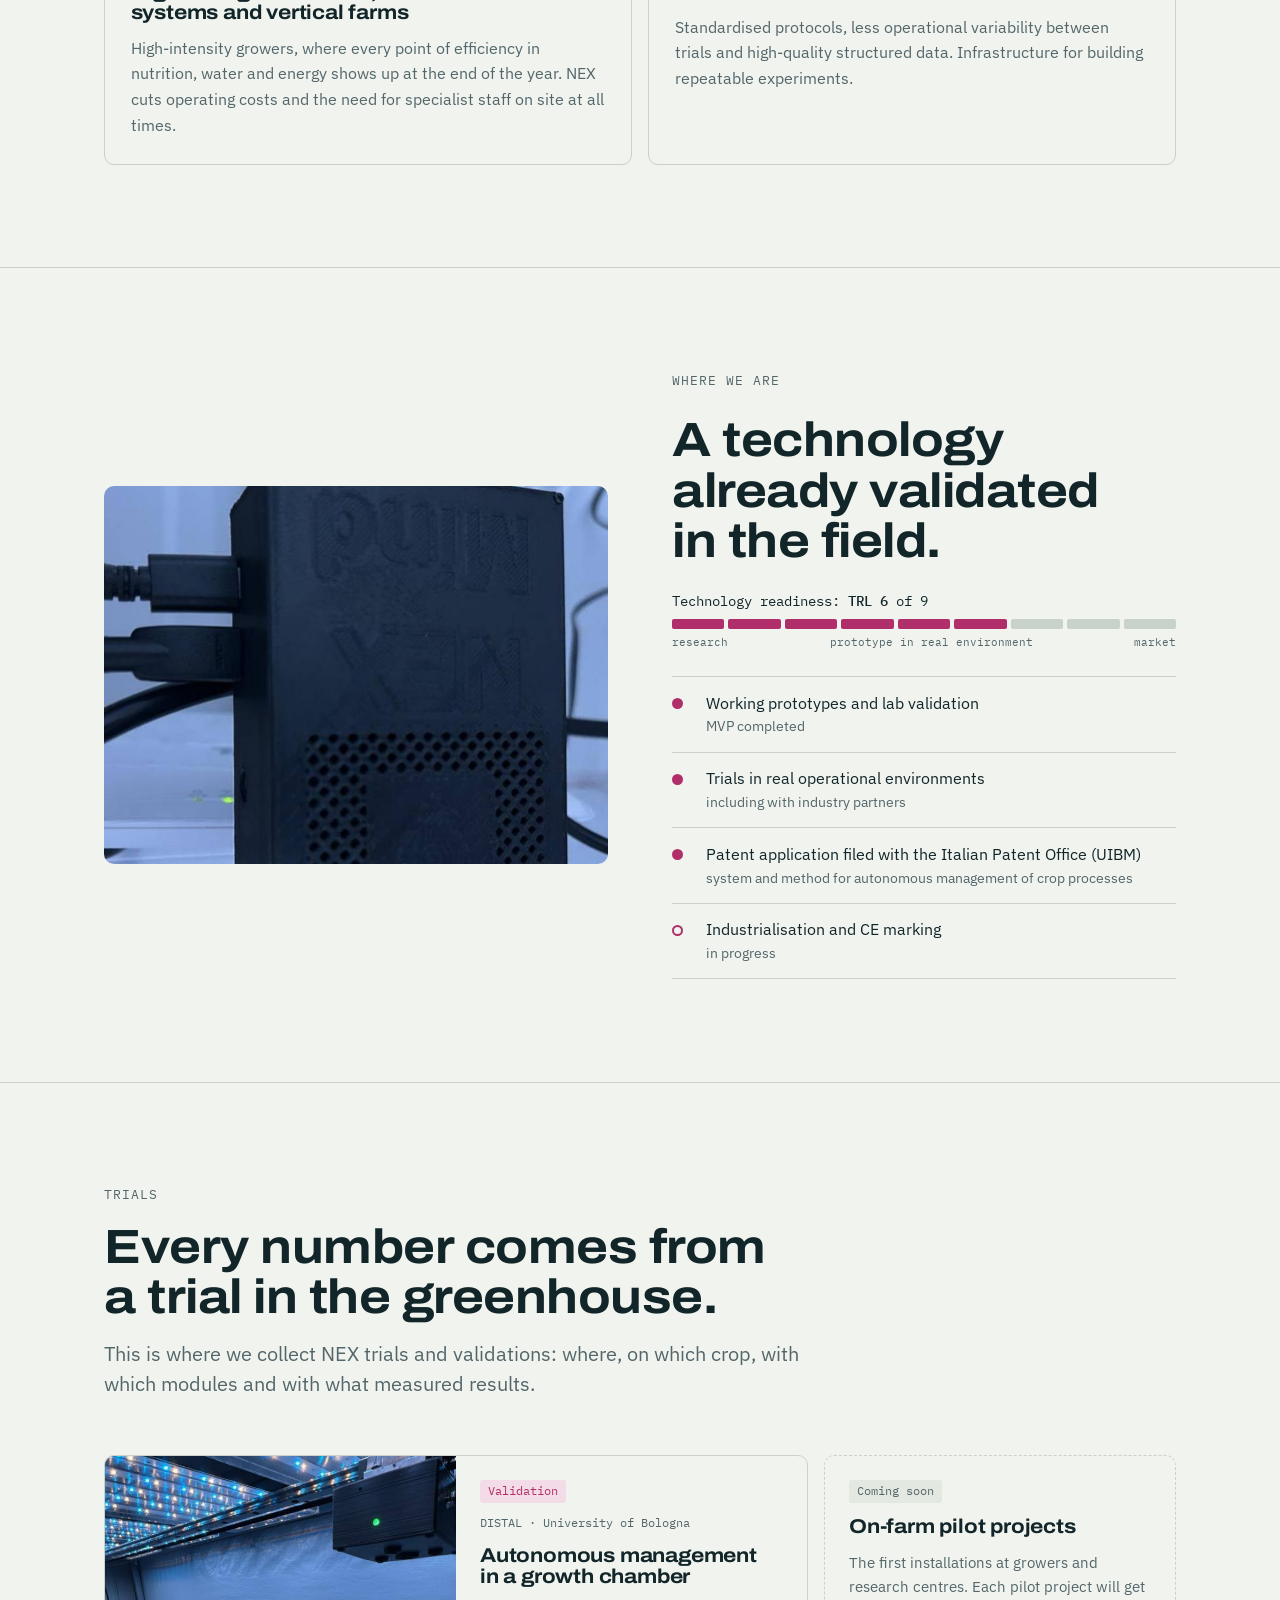
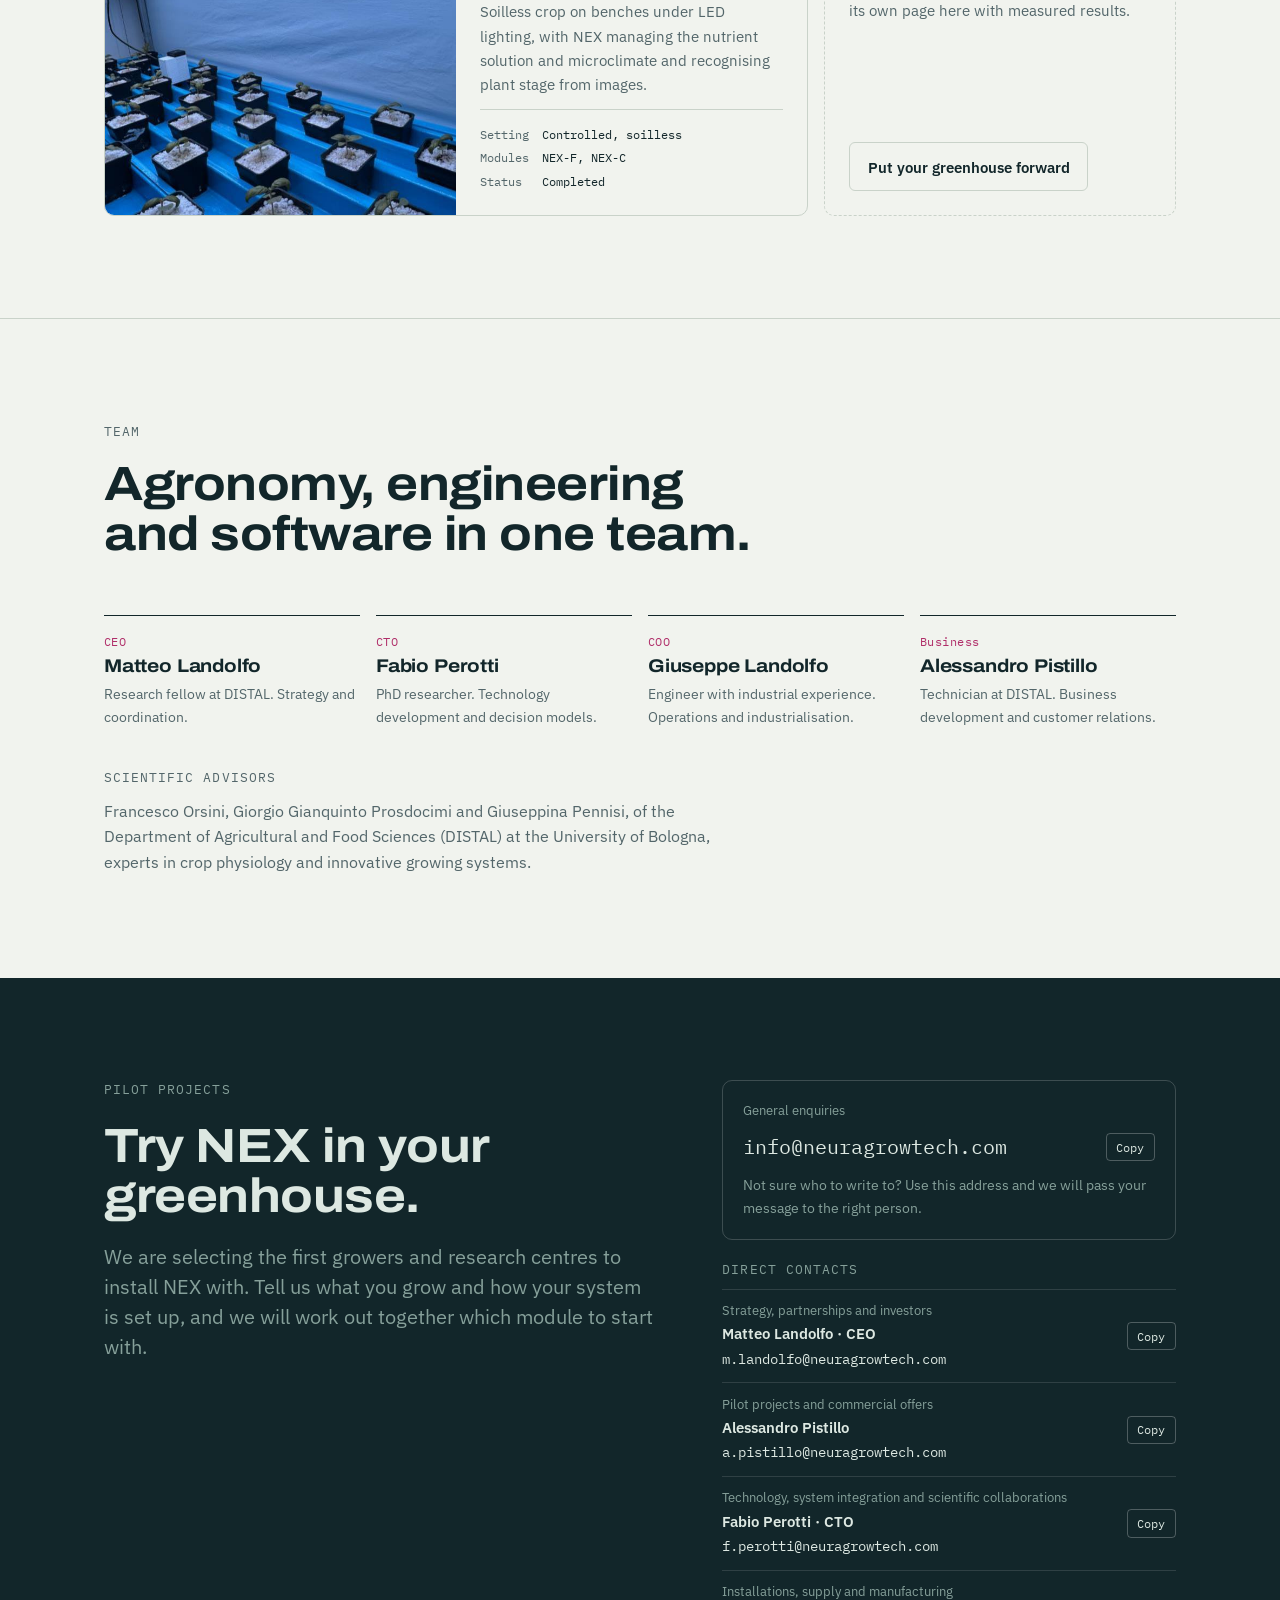
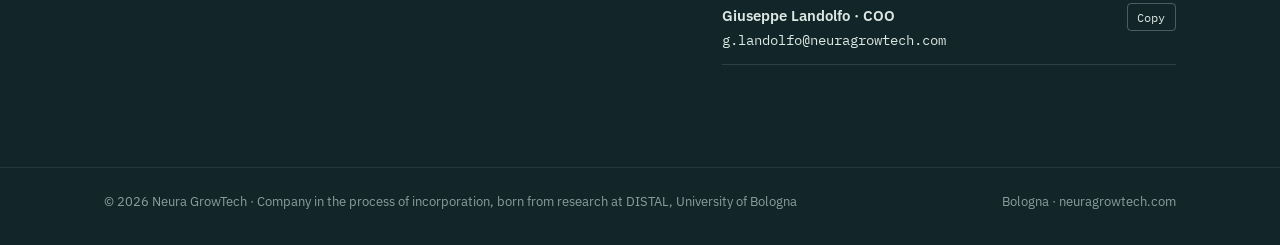
==== commit 8cc3eb4c: "Contatti: info@ come indirizzo principale, contatti diretti sotto Co-Authored-By: Claude Opus 5.5 <n" ====
--- a/en/index.html
+++ b/en/index.html
@@ -290,11 +290,19 @@
         <h2>Try NEX in your greenhouse.</h2>
         <p class="lede">We are selecting the first growers and research centres to install NEX with. Tell us what you grow and how your system is set up, and we will work out together which module to start with.</p>
       </div>
-      <div class="mail">
-        <div class="mail-row"><div><small>Strategy, partnerships and investors</small><b>Matteo Landolfo · CEO</b><a class="addr" href="mailto:m.landolfo@neuragrowtech.com">m.landolfo@neuragrowtech.com</a></div><button class="copy" type="button" data-done="Copied" data-copy="m.landolfo@neuragrowtech.com">Copy</button></div>
-        <div class="mail-row"><div><small>Pilot projects and commercial offers</small><b>Alessandro Pistillo</b><a class="addr" href="mailto:a.pistillo@neuragrowtech.com">a.pistillo@neuragrowtech.com</a></div><button class="copy" type="button" data-done="Copied" data-copy="a.pistillo@neuragrowtech.com">Copy</button></div>
-        <div class="mail-row"><div><small>Technology, system integration and scientific collaborations</small><b>Fabio Perotti · CTO</b><a class="addr" href="mailto:f.perotti@neuragrowtech.com">f.perotti@neuragrowtech.com</a></div><button class="copy" type="button" data-done="Copied" data-copy="f.perotti@neuragrowtech.com">Copy</button></div>
-        <div class="mail-row"><div><small>Installations, supply and manufacturing</small><b>Giuseppe Landolfo · COO</b><a class="addr" href="mailto:g.landolfo@neuragrowtech.com">g.landolfo@neuragrowtech.com</a></div><button class="copy" type="button" data-done="Copied" data-copy="g.landolfo@neuragrowtech.com">Copy</button></div>
+      <div class="contact-side">
+        <div class="mail-primary">
+          <small>General enquiries</small>
+          <div class="mail-primary-row"><a class="addr" href="mailto:info@neuragrowtech.com">info@neuragrowtech.com</a><button class="copy" type="button" data-done="Copied" data-copy="info@neuragrowtech.com">Copy</button></div>
+          <p>Not sure who to write to? Use this address and we will pass your message to the right person.</p>
+        </div>
+        <span class="eyebrow">Direct contacts</span>
+        <div class="mail compact">
+          <div class="mail-row"><div><small>Strategy, partnerships and investors</small><b>Matteo Landolfo · CEO</b><a class="addr" href="mailto:m.landolfo@neuragrowtech.com">m.landolfo@neuragrowtech.com</a></div><button class="copy" type="button" data-done="Copied" data-copy="m.landolfo@neuragrowtech.com">Copy</button></div>
+          <div class="mail-row"><div><small>Pilot projects and commercial offers</small><b>Alessandro Pistillo</b><a class="addr" href="mailto:a.pistillo@neuragrowtech.com">a.pistillo@neuragrowtech.com</a></div><button class="copy" type="button" data-done="Copied" data-copy="a.pistillo@neuragrowtech.com">Copy</button></div>
+          <div class="mail-row"><div><small>Technology, system integration and scientific collaborations</small><b>Fabio Perotti · CTO</b><a class="addr" href="mailto:f.perotti@neuragrowtech.com">f.perotti@neuragrowtech.com</a></div><button class="copy" type="button" data-done="Copied" data-copy="f.perotti@neuragrowtech.com">Copy</button></div>
+          <div class="mail-row"><div><small>Installations, supply and manufacturing</small><b>Giuseppe Landolfo · COO</b><a class="addr" href="mailto:g.landolfo@neuragrowtech.com">g.landolfo@neuragrowtech.com</a></div><button class="copy" type="button" data-done="Copied" data-copy="g.landolfo@neuragrowtech.com">Copy</button></div>
+        </div>
       </div>
     </div>
   </section>
--- a/css/style.css
+++ b/css/style.css
@@ -219,3 +219,15 @@
 .mail-row a.addr{text-decoration:none;color:inherit}
 .mail-row a.addr:hover{text-decoration:underline}
 @media (max-width:480px){.nav-end .btn{display:none}}
+
+/* contact: general address first, direct contacts below */
+.contact-side{display:flex;flex-direction:column;gap:1.5rem;min-width:0}
+.mail-primary{border:1px solid rgba(255,255,255,.18);border-radius:10px;padding:1.25rem;display:flex;flex-direction:column;gap:.6rem}
+.mail-primary small{color:var(--panel-muted);font-size:.8rem}
+.mail-primary-row{display:flex;flex-wrap:wrap;align-items:center;justify-content:space-between;gap:.75rem}
+.mail-primary .addr{font-family:var(--f-mono);font-size:clamp(1rem,2.4vw,1.25rem);text-decoration:none;color:var(--panel-ink);overflow-wrap:anywhere}
+.mail-primary .addr:hover{text-decoration:underline}
+.mail-primary p{color:var(--panel-muted);font-size:.9rem}
+.contact-side .eyebrow{color:var(--panel-muted);margin-bottom:-.75rem}
+.mail.compact .mail-row{padding-block:.7rem}
+.mail.compact .addr{font-size:.85rem}
